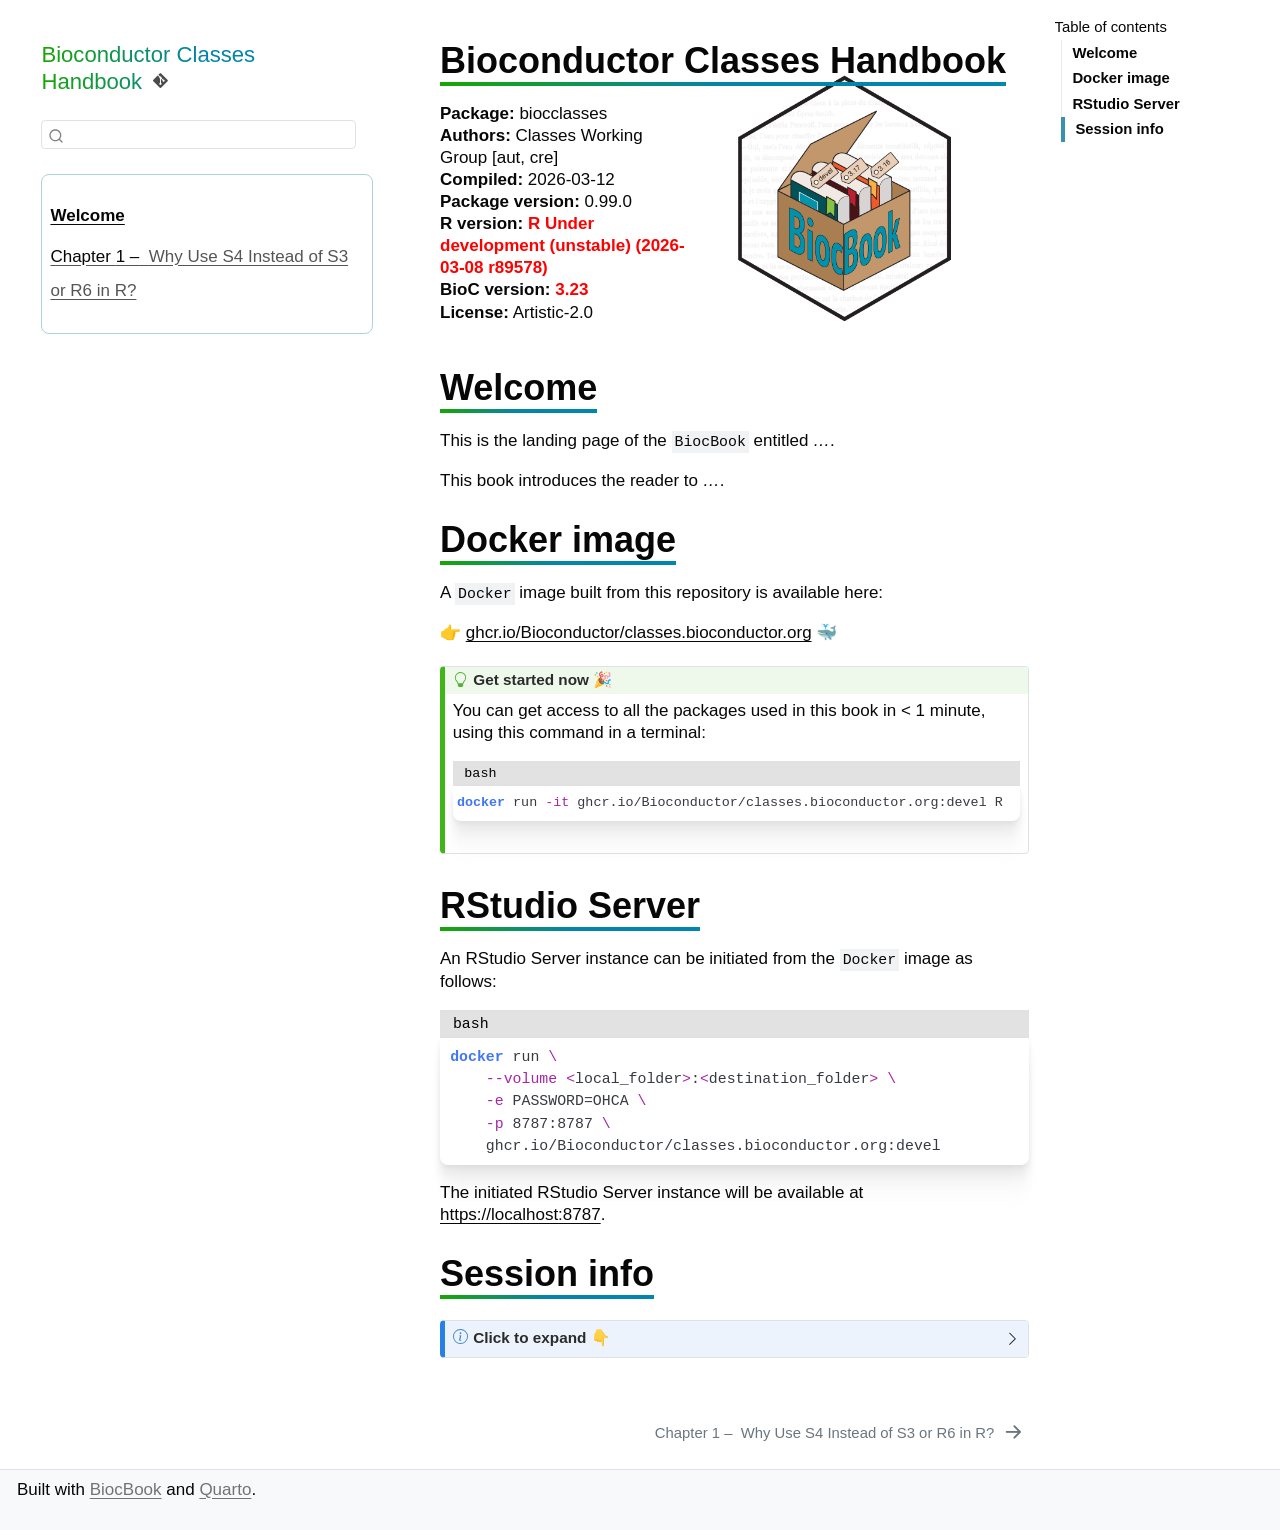
==== docs/devel/index.html @ 96ac9c18 "Deploying to gh-pages from @ Bioconductor/classes.bioconductor.org@5de779af84efc9fb435e27cf001caa7e3" ====
<!DOCTYPE html>
<html xmlns="http://www.w3.org/1999/xhtml" lang="en" xml:lang="en"><head>
<meta http-equiv="Content-Type" content="text/html; charset=UTF-8">
<meta charset="utf-8">
<meta name="generator" content="quarto-1.8.25">
<meta name="viewport" content="width=device-width, initial-scale=1.0, user-scalable=yes">
<title>Bioconductor Classes Handbook</title>
<style>
code{white-space: pre-wrap;}
span.smallcaps{font-variant: small-caps;}
div.columns{display: flex; gap: min(4vw, 1.5em);}
div.column{flex: auto; overflow-x: auto;}
div.hanging-indent{margin-left: 1.5em; text-indent: -1.5em;}
ul.task-list{list-style: none;}
ul.task-list li input[type="checkbox"] {
  width: 0.8em;
  margin: 0 0.8em 0.2em -1em; /* quarto-specific, see https://github.com/quarto-dev/quarto-cli/issues/4556 */ 
  vertical-align: middle;
}
/* CSS for syntax highlighting */
html { -webkit-text-size-adjust: 100%; }
pre > code.sourceCode { white-space: pre; position: relative; }
pre > code.sourceCode > span { display: inline-block; line-height: 1.25; }
pre > code.sourceCode > span:empty { height: 1.2em; }
.sourceCode { overflow: visible; }
code.sourceCode > span { color: inherit; text-decoration: inherit; }
div.sourceCode { margin: 1em 0; }
pre.sourceCode { margin: 0; }
@media screen {
div.sourceCode { overflow: auto; }
}
@media print {
pre > code.sourceCode { white-space: pre-wrap; }
pre > code.sourceCode > span { text-indent: -5em; padding-left: 5em; }
}
pre.numberSource code
  { counter-reset: source-line 0; }
pre.numberSource code > span
  { position: relative; left: -4em; counter-increment: source-line; }
pre.numberSource code > span > a:first-child::before
  { content: counter(source-line);
    position: relative; left: -1em; text-align: right; vertical-align: baseline;
    border: none; display: inline-block;
    -webkit-touch-callout: none; -webkit-user-select: none;
    -khtml-user-select: none; -moz-user-select: none;
    -ms-user-select: none; user-select: none;
    padding: 0 4px; width: 4em;
  }
pre.numberSource { margin-left: 3em;  padding-left: 4px; }
div.sourceCode
  {   }
@media screen {
pre > code.sourceCode > span > a:first-child::before { text-decoration: underline; }
}
</style>

<script src="site_libs/quarto-nav/quarto-nav.js"></script>
<script src="site_libs/quarto-nav/headroom.min.js"></script>
<script src="site_libs/clipboard/clipboard.min.js"></script>
<script src="site_libs/quarto-search/autocomplete.umd.js"></script>
<script src="site_libs/quarto-search/fuse.min.js"></script>
<script src="site_libs/quarto-search/quarto-search.js"></script>
<meta name="quarto:offset" content="./">
<link href="./pages/introduction.html" rel="next">
<link href="./assets/favicon.png" rel="icon" type="image/png">
<script src="site_libs/quarto-html/quarto.js" type="module"></script>
<script src="site_libs/quarto-html/tabsets/tabsets.js" type="module"></script>
<script src="site_libs/quarto-html/axe/axe-check.js" type="module"></script>
<script src="site_libs/quarto-html/popper.min.js"></script>
<script src="site_libs/quarto-html/tippy.umd.min.js"></script>
<script src="site_libs/quarto-html/anchor.min.js"></script>
<link href="site_libs/quarto-html/tippy.css" rel="stylesheet">
<link href="site_libs/quarto-html/quarto-syntax-highlighting-a14e345711173c227b21482e2eb4cc70.css" rel="stylesheet" id="quarto-text-highlighting-styles">
<script src="site_libs/bootstrap/bootstrap.min.js"></script>
<link href="site_libs/bootstrap/bootstrap-icons.css" rel="stylesheet">
<link href="site_libs/bootstrap/bootstrap-72975a370f937b4a5d2fec5de0c9be45.min.css" rel="stylesheet" append-hash="true" id="quarto-bootstrap" data-mode="light"><script id="quarto-search-options" type="application/json">{
  "location": "sidebar",
  "copy-button": false,
  "collapse-after": 3,
  "panel-placement": "start",
  "type": "textbox",
  "limit": 50,
  "keyboard-shortcut": [
    "f",
    "/",
    "s"
  ],
  "show-item-context": false,
  "language": {
    "search-no-results-text": "No results",
    "search-matching-documents-text": "matching documents",
    "search-copy-link-title": "Copy link to search",
    "search-hide-matches-text": "Hide additional matches",
    "search-more-match-text": "more match in this document",
    "search-more-matches-text": "more matches in this document",
    "search-clear-button-title": "Clear",
    "search-text-placeholder": "",
    "search-detached-cancel-button-title": "Cancel",
    "search-submit-button-title": "Submit",
    "search-label": "Search"
  }
}</script>
</head>
<body class="nav-sidebar docked quarto-light">

<div id="quarto-search-results"></div>
  <header id="quarto-header" class="headroom fixed-top"><nav class="quarto-secondary-nav"><div class="container-fluid d-flex">
      <button type="button" class="quarto-btn-toggle btn" data-bs-toggle="collapse" role="button" data-bs-target=".quarto-sidebar-collapse-item" aria-controls="quarto-sidebar" aria-expanded="false" aria-label="Toggle sidebar navigation" onclick="if (window.quartoToggleHeadroom) { window.quartoToggleHeadroom(); }">
        <i class="bi bi-layout-text-sidebar-reverse"></i>
      </button>
        <nav class="quarto-page-breadcrumbs" aria-label="breadcrumb"><ol class="breadcrumb"><li class="breadcrumb-item"><a href="./index.html">Welcome</a></li></ol></nav>
        <a class="flex-grow-1" role="navigation" data-bs-toggle="collapse" data-bs-target=".quarto-sidebar-collapse-item" aria-controls="quarto-sidebar" aria-expanded="false" aria-label="Toggle sidebar navigation" onclick="if (window.quartoToggleHeadroom) { window.quartoToggleHeadroom(); }">      
        </a>
      <button type="button" class="btn quarto-search-button" aria-label="Search" onclick="window.quartoOpenSearch();">
        <i class="bi bi-search"></i>
      </button>
    </div>
  </nav></header><!-- content --><div id="quarto-content" class="quarto-container page-columns page-rows-contents page-layout-article">
<!-- sidebar -->
  <nav id="quarto-sidebar" class="sidebar collapse collapse-horizontal quarto-sidebar-collapse-item sidebar-navigation docked overflow-auto"><div class="pt-lg-2 mt-2 text-left sidebar-header sidebar-header-stacked">
      <a href="./index.html" class="sidebar-logo-link">
      </a>
    <div class="sidebar-title mb-0 py-0">
      <a href="./">Bioconductor Classes Handbook</a> 
        <div class="sidebar-tools-main">
    <div class="dropdown">
      <a href="" title="" id="quarto-navigation-tool-dropdown-0" class="quarto-navigation-tool dropdown-toggle px-1" data-bs-toggle="dropdown" aria-expanded="false" role="link" aria-label=""><i class="bi bi-git"></i></a>
      <ul class="dropdown-menu" aria-labelledby="quarto-navigation-tool-dropdown-0">
<li>
            <a class="dropdown-item sidebar-tools-main-item" href="https://github.com/Bioconductor/classes.bioconductor.org/">
            Source Code
            </a>
          </li>
          <li>
            <a class="dropdown-item sidebar-tools-main-item" href="https://Bioconductor.github.io/classes.bioconductor.org/devel/">
            Browse version `devel`
            </a>
          </li>
      </ul>
</div>
</div>
    </div>
      </div>
        <div class="mt-2 flex-shrink-0 align-items-center">
        <div class="sidebar-search">
        <div id="quarto-search" class="" title="Search"></div>
        </div>
        </div>
    <div class="sidebar-menu-container"> 
    <ul class="list-unstyled mt-1">
<li class="sidebar-item">
  <div class="sidebar-item-container"> 
  <a href="./index.html" class="sidebar-item-text sidebar-link active">
 <span class="menu-text">Welcome</span></a>
  </div>
</li>
        <li class="sidebar-item">
  <div class="sidebar-item-container"> 
  <a href="./pages/introduction.html" class="sidebar-item-text sidebar-link">
 <span class="menu-text"><span class="chapter-number">1</span>&nbsp; <span class="chapter-title">Why Use S4 Instead of S3 or R6 in R?</span></span></a>
  </div>
</li>
    </ul>
</div>
</nav><div id="quarto-sidebar-glass" class="quarto-sidebar-collapse-item" data-bs-toggle="collapse" data-bs-target=".quarto-sidebar-collapse-item"></div>
<!-- margin-sidebar -->
    <div id="quarto-margin-sidebar" class="sidebar margin-sidebar">
        <nav id="TOC" role="doc-toc" class="toc-active"><h2 id="toc-title">Table of contents</h2>
   
  <ul>
<li><a href="#welcome" id="toc-welcome" class="nav-link active" data-scroll-target="#welcome">Welcome</a></li>
  <li><a href="#docker-image" id="toc-docker-image" class="nav-link" data-scroll-target="#docker-image">Docker image</a></li>
  <li><a href="#rstudio-server" id="toc-rstudio-server" class="nav-link" data-scroll-target="#rstudio-server">RStudio Server</a></li>
  <li><a href="#session-info" id="toc-session-info" class="nav-link" data-scroll-target="#session-info">Session info</a></li>
  </ul></nav>
    </div>
<!-- main -->
<main class="content" id="quarto-document-content"><header id="title-block-header" class="quarto-title-block default"><div class="quarto-title">
<h1 class="title">Bioconductor Classes Handbook</h1>
</div>



<div class="quarto-title-meta">

    
  
    
  </div>
  


</header><p><img src="assets/cover.png" title="Bioconductor Classes Handbook" class="quarto-cover-image nolightbox img-fluid"></p>
<p><strong>Package:</strong> biocclasses<br><strong>Authors:</strong> Classes Working Group [aut, cre]<br><strong>Compiled:</strong> 2026-03-12<br><strong>Package version:</strong> 0.99.0<br><strong>R version:</strong> <b style="color:red;">R Under development (unstable) (2026-03-08 r89578)</b><br><strong>BioC version:</strong> <b style="color:red;">3.23</b><br><strong>License:</strong> Artistic-2.0<br></p>
<section id="welcome" class="level1 unnumbered"><h1 class="unnumbered">Welcome</h1>
<p>This is the landing page of the <code>BiocBook</code> entitled <em>…</em>.</p>
<p>This book introduces the reader to <em>…</em>.</p>
</section><section id="docker-image" class="level1 unnumbered"><h1 class="unnumbered">Docker image</h1>
<p>A <code>Docker</code> image built from this repository is available here:</p>
<p>👉 <a href="https://ghcr.io/Bioconductor/classes.bioconductor.org">ghcr.io/Bioconductor/classes.bioconductor.org</a> 🐳</p>
<div class="callout callout-style-default callout-tip callout-titled">
<div class="callout-header d-flex align-content-center">
<div class="callout-icon-container">
<i class="callout-icon"></i>
</div>
<div class="callout-title-container flex-fill">
<span class="screen-reader-only">Tip</span>Get started now 🎉
</div>
</div>
<div class="callout-body-container callout-body">
<p>You can get access to all the packages used in this book in &lt; 1 minute, using this command in a terminal:</p>
<div class="cell" data-layout-align="center">
<div class="code-with-filename">
<div class="code-with-filename-file">
<pre><strong>bash</strong></pre>
</div>
<div class="code-copy-outer-scaffold"><div class="sourceCode cell-code" id="cb1"><pre class="sourceCode sh code-with-copy"><code class="sourceCode bash"><span id="cb1-1"><a href="#cb1-1" aria-hidden="true" tabindex="-1"></a><span class="ex">docker</span> run <span class="at">-it</span> ghcr.io/Bioconductor/classes.bioconductor.org:devel R</span></code></pre></div><button title="Copy to Clipboard" class="code-copy-button"><i class="bi"></i></button></div>
</div>
</div>
</div>
</div>
</section><section id="rstudio-server" class="level1 unnumbered"><h1 class="unnumbered">RStudio Server</h1>
<p>An RStudio Server instance can be initiated from the <code>Docker</code> image as follows:</p>
<div class="cell" data-layout-align="center">
<div class="code-with-filename">
<div class="code-with-filename-file">
<pre><strong>bash</strong></pre>
</div>
<div class="code-copy-outer-scaffold"><div class="sourceCode cell-code" id="cb2"><pre class="sourceCode sh code-with-copy"><code class="sourceCode bash"><span id="cb2-1"><a href="#cb2-1" aria-hidden="true" tabindex="-1"></a><span class="ex">docker</span> run <span class="dt">\</span></span>
<span id="cb2-2"><a href="#cb2-2" aria-hidden="true" tabindex="-1"></a>    <span class="at">--volume</span> <span class="op">&lt;</span>local_folder<span class="op">&gt;</span>:<span class="op">&lt;</span>destination_folder<span class="op">&gt;</span> <span class="dt">\</span></span>
<span id="cb2-3"><a href="#cb2-3" aria-hidden="true" tabindex="-1"></a>    <span class="at">-e</span> PASSWORD=OHCA <span class="dt">\</span></span>
<span id="cb2-4"><a href="#cb2-4" aria-hidden="true" tabindex="-1"></a>    <span class="at">-p</span> 8787:8787 <span class="dt">\</span></span>
<span id="cb2-5"><a href="#cb2-5" aria-hidden="true" tabindex="-1"></a>    ghcr.io/Bioconductor/classes.bioconductor.org:devel</span></code></pre></div><button title="Copy to Clipboard" class="code-copy-button"><i class="bi"></i></button></div>
</div>
</div>
<p>The initiated RStudio Server instance will be available at <a href="https://localhost:8787">https://localhost:8787</a>.</p>
<!-- 
# System dependencies and conda 

A pre-configured `micromamba` environment called `BiocBook` is available 
once the Docker image is loaded. It provides all the softwares listed in 
`requirements.yml`. 


::: {.cell layout-align="center" filename='bash'}

```{.sh .cell-code}
docker run -it ghcr.io/Bioconductor/classes.bioconductor.org:devel bash
micromamba activate BiocBook
```
:::

-->
</section><section id="session-info" class="level1 unnumbered"><h1 class="unnumbered">Session info</h1>
<div class="callout callout-style-default callout-note callout-titled">
<div class="callout-header d-flex align-content-center collapsed" data-bs-toggle="collapse" data-bs-target=".callout-2-contents" aria-controls="callout-2" aria-expanded="false" aria-label="Toggle callout">
<div class="callout-icon-container">
<i class="callout-icon"></i>
</div>
<div class="callout-title-container flex-fill">
<span class="screen-reader-only">Note</span>Click to expand 👇
</div>
<div class="callout-btn-toggle d-inline-block border-0 py-1 ps-1 pe-0 float-end"><i class="callout-toggle"></i></div>
</div>
<div id="callout-2" class="callout-2-contents callout-collapse collapse">
<div class="callout-body-container callout-body">
<div class="cell" data-layout-align="center">
<div class="code-copy-outer-scaffold"><div class="sourceCode" id="cb3"><pre class="downlit sourceCode r code-with-copy"><code class="sourceCode R"><span><span class="fu">sessioninfo</span><span class="fu">::</span><span class="fu"><a href="https://sessioninfo.r-lib.org/reference/session_info.html">session_info</a></span><span class="op">(</span></span>
<span>    <span class="fu"><a href="https://rdrr.io/r/utils/installed.packages.html">installed.packages</a></span><span class="op">(</span><span class="op">)</span><span class="op">[</span>,<span class="st">"Package"</span><span class="op">]</span>, </span>
<span>    include_base <span class="op">=</span> <span class="cn">TRUE</span></span>
<span><span class="op">)</span></span>
<span><span class="co">##  ─ Session info ────────────────────────────────────────────────────────────</span></span>
<span><span class="co">##   setting  value</span></span>
<span><span class="co">##   version  R Under development (unstable) (2026-03-08 r89578)</span></span>
<span><span class="co">##   os       Ubuntu 24.04.4 LTS</span></span>
<span><span class="co">##   system   x86_64, linux-gnu</span></span>
<span><span class="co">##   ui       X11</span></span>
<span><span class="co">##   language (EN)</span></span>
<span><span class="co">##   collate  C</span></span>
<span><span class="co">##   ctype    en_US.UTF-8</span></span>
<span><span class="co">##   tz       Etc/UTC</span></span>
<span><span class="co">##   date     2026-03-12</span></span>
<span><span class="co">##   pandoc   3.9 @ /usr/bin/ (via rmarkdown)</span></span>
<span><span class="co">##   quarto   1.8.25 @ /usr/local/bin/quarto</span></span>
<span><span class="co">##  </span></span>
<span><span class="co">##  ─ Packages ────────────────────────────────────────────────────────────────</span></span>
<span><span class="co">##   package        * version date (UTC) lib source</span></span>
<span><span class="co">##   askpass          1.2.1   2024-10-04 [2] CRAN (R 4.6.0)</span></span>
<span><span class="co">##   base           * 4.6.0   2026-03-09 [3] local</span></span>
<span><span class="co">##   base64enc        0.1-6   2026-02-02 [2] CRAN (R 4.6.0)</span></span>
<span><span class="co">##   biocclasses      0.99.0  2026-03-12 [1] local</span></span>
<span><span class="co">##   BiocManager      1.30.27 2025-11-14 [2] CRAN (R 4.6.0)</span></span>
<span><span class="co">##   BiocStyle        2.39.0  2025-10-30 [2] Bioconductor 3.23 (R 4.6.0)</span></span>
<span><span class="co">##   BiocVersion      3.23.1  2025-10-30 [2] Bioconductor 3.23 (R 4.6.0)</span></span>
<span><span class="co">##   bookdown         0.46    2025-12-05 [2] CRAN (R 4.6.0)</span></span>
<span><span class="co">##   boot             1.3-32  2025-08-29 [3] CRAN (R 4.6.0)</span></span>
<span><span class="co">##   brew             1.0-10  2023-12-16 [2] CRAN (R 4.6.0)</span></span>
<span><span class="co">##   brio             1.1.5   2024-04-24 [2] CRAN (R 4.6.0)</span></span>
<span><span class="co">##   bslib            0.10.0  2026-01-26 [2] CRAN (R 4.6.0)</span></span>
<span><span class="co">##   cachem           1.1.0   2024-05-16 [2] CRAN (R 4.6.0)</span></span>
<span><span class="co">##   callr            3.7.6   2024-03-25 [2] CRAN (R 4.6.0)</span></span>
<span><span class="co">##   class            7.3-23  2025-01-01 [3] CRAN (R 4.6.0)</span></span>
<span><span class="co">##   cli              3.6.5   2025-04-23 [2] CRAN (R 4.6.0)</span></span>
<span><span class="co">##   clipr            0.8.0   2022-02-22 [2] CRAN (R 4.6.0)</span></span>
<span><span class="co">##   cluster          2.1.8.2 2026-02-05 [3] CRAN (R 4.6.0)</span></span>
<span><span class="co">##   codetools        0.2-20  2024-03-31 [3] CRAN (R 4.6.0)</span></span>
<span><span class="co">##   commonmark       2.0.0   2025-07-07 [2] CRAN (R 4.6.0)</span></span>
<span><span class="co">##   compiler         4.6.0   2026-03-09 [3] local</span></span>
<span><span class="co">##   cpp11            0.5.3   2026-01-20 [2] CRAN (R 4.6.0)</span></span>
<span><span class="co">##   crayon           1.5.3   2024-06-20 [2] CRAN (R 4.6.0)</span></span>
<span><span class="co">##   credentials      2.0.3   2025-09-12 [2] CRAN (R 4.6.0)</span></span>
<span><span class="co">##   curl             7.0.0   2025-08-19 [2] CRAN (R 4.6.0)</span></span>
<span><span class="co">##   datasets       * 4.6.0   2026-03-09 [3] local</span></span>
<span><span class="co">##   desc             1.4.3   2023-12-10 [2] CRAN (R 4.6.0)</span></span>
<span><span class="co">##   devtools         2.4.6   2025-10-03 [2] CRAN (R 4.6.0)</span></span>
<span><span class="co">##   diffobj          0.3.6   2025-04-21 [2] CRAN (R 4.6.0)</span></span>
<span><span class="co">##   digest           0.6.39  2025-11-19 [2] CRAN (R 4.6.0)</span></span>
<span><span class="co">##   docopt           0.7.2   2025-03-25 [2] CRAN (R 4.6.0)</span></span>
<span><span class="co">##   downlit          0.4.5   2025-11-14 [2] CRAN (R 4.6.0)</span></span>
<span><span class="co">##   ellipsis         0.3.2   2021-04-29 [2] CRAN (R 4.6.0)</span></span>
<span><span class="co">##   evaluate         1.0.5   2025-08-27 [2] CRAN (R 4.6.0)</span></span>
<span><span class="co">##   fansi            1.0.7   2025-11-19 [2] CRAN (R 4.6.0)</span></span>
<span><span class="co">##   fastmap          1.2.0   2024-05-15 [2] CRAN (R 4.6.0)</span></span>
<span><span class="co">##   fontawesome      0.5.3   2024-11-16 [2] CRAN (R 4.6.0)</span></span>
<span><span class="co">##   foreign          0.8-91  2026-01-29 [3] CRAN (R 4.6.0)</span></span>
<span><span class="co">##   fs               1.6.7   2026-03-06 [2] CRAN (R 4.6.0)</span></span>
<span><span class="co">##   gert             2.3.1   2026-01-11 [2] CRAN (R 4.6.0)</span></span>
<span><span class="co">##   gh               1.5.0   2025-05-26 [2] CRAN (R 4.6.0)</span></span>
<span><span class="co">##   gitcreds         0.1.2   2022-09-08 [2] CRAN (R 4.6.0)</span></span>
<span><span class="co">##   glue             1.8.0   2024-09-30 [2] CRAN (R 4.6.0)</span></span>
<span><span class="co">##   graphics       * 4.6.0   2026-03-09 [3] local</span></span>
<span><span class="co">##   grDevices      * 4.6.0   2026-03-09 [3] local</span></span>
<span><span class="co">##   grid             4.6.0   2026-03-09 [3] local</span></span>
<span><span class="co">##   highr            0.12    2026-03-06 [2] CRAN (R 4.6.0)</span></span>
<span><span class="co">##   htmltools        0.5.9   2025-12-04 [2] CRAN (R 4.6.0)</span></span>
<span><span class="co">##   htmlwidgets      1.6.4   2023-12-06 [2] CRAN (R 4.6.0)</span></span>
<span><span class="co">##   httpuv           1.6.16  2025-04-16 [2] CRAN (R 4.6.0)</span></span>
<span><span class="co">##   httr2            1.2.2   2025-12-08 [2] CRAN (R 4.6.0)</span></span>
<span><span class="co">##   ini              0.3.1   2018-05-20 [2] CRAN (R 4.6.0)</span></span>
<span><span class="co">##   jquerylib        0.1.4   2021-04-26 [2] CRAN (R 4.6.0)</span></span>
<span><span class="co">##   jsonlite         2.0.0   2025-03-27 [2] CRAN (R 4.6.0)</span></span>
<span><span class="co">##   KernSmooth       2.23-26 2025-01-01 [3] CRAN (R 4.6.0)</span></span>
<span><span class="co">##   knitr            1.51    2025-12-20 [2] CRAN (R 4.6.0)</span></span>
<span><span class="co">##   later            1.4.8   2026-03-05 [2] CRAN (R 4.6.0)</span></span>
<span><span class="co">##   lattice          0.22-9  2026-02-09 [3] CRAN (R 4.6.0)</span></span>
<span><span class="co">##   lifecycle        1.0.5   2026-01-08 [2] CRAN (R 4.6.0)</span></span>
<span><span class="co">##   littler          0.3.22  2026-02-04 [2] CRAN (R 4.6.0)</span></span>
<span><span class="co">##   magrittr         2.0.4   2025-09-12 [2] CRAN (R 4.6.0)</span></span>
<span><span class="co">##   MASS             7.3-65  2025-02-28 [3] CRAN (R 4.6.0)</span></span>
<span><span class="co">##   Matrix           1.7-4   2025-08-28 [3] CRAN (R 4.6.0)</span></span>
<span><span class="co">##   memoise          2.0.1   2021-11-26 [2] CRAN (R 4.6.0)</span></span>
<span><span class="co">##   methods        * 4.6.0   2026-03-09 [3] local</span></span>
<span><span class="co">##   mgcv             1.9-4   2025-11-07 [3] CRAN (R 4.6.0)</span></span>
<span><span class="co">##   mime             0.13    2025-03-17 [2] CRAN (R 4.6.0)</span></span>
<span><span class="co">##   miniUI           0.1.2   2025-04-17 [2] CRAN (R 4.6.0)</span></span>
<span><span class="co">##   nlme             3.1-168 2025-03-31 [3] CRAN (R 4.6.0)</span></span>
<span><span class="co">##   nnet             7.3-20  2025-01-01 [3] CRAN (R 4.6.0)</span></span>
<span><span class="co">##   openssl          2.3.5   2026-02-26 [2] CRAN (R 4.6.0)</span></span>
<span><span class="co">##   otel             0.2.0   2025-08-29 [2] CRAN (R 4.6.0)</span></span>
<span><span class="co">##   parallel         4.6.0   2026-03-09 [3] local</span></span>
<span><span class="co">##   pillar           1.11.1  2025-09-17 [2] CRAN (R 4.6.0)</span></span>
<span><span class="co">##   pkgbuild         1.4.8   2025-05-26 [2] CRAN (R 4.6.0)</span></span>
<span><span class="co">##   pkgconfig        2.0.3   2019-09-22 [2] CRAN (R 4.6.0)</span></span>
<span><span class="co">##   pkgdown          2.2.0   2025-11-06 [2] CRAN (R 4.6.0)</span></span>
<span><span class="co">##   pkgload          1.5.0   2026-02-03 [2] CRAN (R 4.6.0)</span></span>
<span><span class="co">##   praise           1.0.0   2015-08-11 [2] CRAN (R 4.6.0)</span></span>
<span><span class="co">##   preprocessCore   1.73.0  2025-10-30 [2] Bioconductor 3.23 (R 4.6.0)</span></span>
<span><span class="co">##   prettyunits      1.2.0   2023-09-24 [2] CRAN (R 4.6.0)</span></span>
<span><span class="co">##   processx         3.8.6   2025-02-21 [2] CRAN (R 4.6.0)</span></span>
<span><span class="co">##   profvis          0.4.0   2024-09-20 [2] CRAN (R 4.6.0)</span></span>
<span><span class="co">##   promises         1.5.0   2025-11-01 [2] CRAN (R 4.6.0)</span></span>
<span><span class="co">##   ps               1.9.1   2025-04-12 [2] CRAN (R 4.6.0)</span></span>
<span><span class="co">##   purrr            1.2.1   2026-01-09 [2] CRAN (R 4.6.0)</span></span>
<span><span class="co">##   R6               2.6.1   2025-02-15 [2] CRAN (R 4.6.0)</span></span>
<span><span class="co">##   ragg             1.5.1   2026-03-06 [2] CRAN (R 4.6.0)</span></span>
<span><span class="co">##   rappdirs         0.3.4   2026-01-17 [2] CRAN (R 4.6.0)</span></span>
<span><span class="co">##   rcmdcheck        1.4.0   2021-09-27 [2] CRAN (R 4.6.0)</span></span>
<span><span class="co">##   Rcpp             1.1.1   2026-01-10 [2] CRAN (R 4.6.0)</span></span>
<span><span class="co">##   remotes          2.5.0   2024-03-17 [2] CRAN (R 4.6.0)</span></span>
<span><span class="co">##   rlang            1.1.7   2026-01-09 [2] CRAN (R 4.6.0)</span></span>
<span><span class="co">##   rmarkdown        2.30    2025-09-28 [2] CRAN (R 4.6.0)</span></span>
<span><span class="co">##   roxygen2         7.3.3   2025-09-03 [2] CRAN (R 4.6.0)</span></span>
<span><span class="co">##   rpart            4.1.24  2025-01-07 [3] CRAN (R 4.6.0)</span></span>
<span><span class="co">##   rprojroot        2.1.1   2025-08-26 [2] CRAN (R 4.6.0)</span></span>
<span><span class="co">##   rstudioapi       0.18.0  2026-01-16 [2] CRAN (R 4.6.0)</span></span>
<span><span class="co">##   rversions        3.0.0   2025-10-09 [2] CRAN (R 4.6.0)</span></span>
<span><span class="co">##   sass             0.4.10  2025-04-11 [2] CRAN (R 4.6.0)</span></span>
<span><span class="co">##   sessioninfo      1.2.3   2025-02-05 [2] CRAN (R 4.6.0)</span></span>
<span><span class="co">##   shiny            1.13.0  2026-02-20 [2] CRAN (R 4.6.0)</span></span>
<span><span class="co">##   sourcetools      0.1.7-1 2023-02-01 [2] CRAN (R 4.6.0)</span></span>
<span><span class="co">##   spatial          7.3-18  2025-01-01 [3] CRAN (R 4.6.0)</span></span>
<span><span class="co">##   splines          4.6.0   2026-03-09 [3] local</span></span>
<span><span class="co">##   stats          * 4.6.0   2026-03-09 [3] local</span></span>
<span><span class="co">##   stats4           4.6.0   2026-03-09 [3] local</span></span>
<span><span class="co">##   stringi          1.8.7   2025-03-27 [2] CRAN (R 4.6.0)</span></span>
<span><span class="co">##   stringr          1.6.0   2025-11-04 [2] CRAN (R 4.6.0)</span></span>
<span><span class="co">##   survival         3.8-6   2026-01-16 [3] CRAN (R 4.6.0)</span></span>
<span><span class="co">##   sys              3.4.3   2024-10-04 [2] CRAN (R 4.6.0)</span></span>
<span><span class="co">##   systemfonts      1.3.2   2026-03-05 [2] CRAN (R 4.6.0)</span></span>
<span><span class="co">##   tcltk            4.6.0   2026-03-09 [3] local</span></span>
<span><span class="co">##   testthat         3.3.2   2026-01-11 [2] CRAN (R 4.6.0)</span></span>
<span><span class="co">##   textshaping      1.0.5   2026-03-06 [2] CRAN (R 4.6.0)</span></span>
<span><span class="co">##   tibble           3.3.1   2026-01-11 [2] CRAN (R 4.6.0)</span></span>
<span><span class="co">##   tinytex          0.58    2025-11-19 [2] CRAN (R 4.6.0)</span></span>
<span><span class="co">##   tools            4.6.0   2026-03-09 [3] local</span></span>
<span><span class="co">##   urlchecker       1.0.1   2021-11-30 [2] CRAN (R 4.6.0)</span></span>
<span><span class="co">##   usethis          3.2.1   2025-09-06 [2] CRAN (R 4.6.0)</span></span>
<span><span class="co">##   utf8             1.2.6   2025-06-08 [2] CRAN (R 4.6.0)</span></span>
<span><span class="co">##   utils          * 4.6.0   2026-03-09 [3] local</span></span>
<span><span class="co">##   vctrs            0.7.1   2026-01-23 [2] CRAN (R 4.6.0)</span></span>
<span><span class="co">##   waldo            0.6.2   2025-07-11 [2] CRAN (R 4.6.0)</span></span>
<span><span class="co">##   whisker          0.4.1   2022-12-05 [2] CRAN (R 4.6.0)</span></span>
<span><span class="co">##   withr            3.0.2   2024-10-28 [2] CRAN (R 4.6.0)</span></span>
<span><span class="co">##   xfun             0.56    2026-01-18 [2] CRAN (R 4.6.0)</span></span>
<span><span class="co">##   xml2             1.5.2   2026-01-17 [2] CRAN (R 4.6.0)</span></span>
<span><span class="co">##   xopen            1.0.1   2024-04-25 [2] CRAN (R 4.6.0)</span></span>
<span><span class="co">##   xtable           1.8-8   2026-02-22 [2] CRAN (R 4.6.0)</span></span>
<span><span class="co">##   yaml             2.3.12  2025-12-10 [2] CRAN (R 4.6.0)</span></span>
<span><span class="co">##   zip              2.3.3   2025-05-13 [2] CRAN (R 4.6.0)</span></span>
<span><span class="co">##  </span></span>
<span><span class="co">##   [1] /tmp/RtmpEmQxbw/Rinst8b5beb86a7</span></span>
<span><span class="co">##   [2] /usr/local/lib/R/site-library</span></span>
<span><span class="co">##   [3] /usr/local/lib/R/library</span></span>
<span><span class="co">##   * ── Packages attached to the search path.</span></span>
<span><span class="co">##  </span></span>
<span><span class="co">##  ───────────────────────────────────────────────────────────────────────────</span></span></code></pre></div><button title="Copy to Clipboard" class="code-copy-button"><i class="bi"></i></button></div>
</div>
</div>
</div>
</div>


</section><a onclick="window.scrollTo(0, 0); return false;" role="button" id="quarto-back-to-top"><i class="bi bi-arrow-up"></i> Back to top</a></main><!-- /main --><script id="quarto-html-after-body" type="application/javascript">
  window.document.addEventListener("DOMContentLoaded", function (event) {
    const icon = "";
    const anchorJS = new window.AnchorJS();
    anchorJS.options = {
      placement: 'right',
      icon: icon
    };
    anchorJS.add('.anchored');
    const isCodeAnnotation = (el) => {
      for (const clz of el.classList) {
        if (clz.startsWith('code-annotation-')) {                     
          return true;
        }
      }
      return false;
    }
    const onCopySuccess = function(e) {
      // button target
      const button = e.trigger;
      // don't keep focus
      button.blur();
      // flash "checked"
      button.classList.add('code-copy-button-checked');
      var currentTitle = button.getAttribute("title");
      button.setAttribute("title", "Copied!");
      let tooltip;
      if (window.bootstrap) {
        button.setAttribute("data-bs-toggle", "tooltip");
        button.setAttribute("data-bs-placement", "left");
        button.setAttribute("data-bs-title", "Copied!");
        tooltip = new bootstrap.Tooltip(button, 
          { trigger: "manual", 
            customClass: "code-copy-button-tooltip",
            offset: [0, -8]});
        tooltip.show();    
      }
      setTimeout(function() {
        if (tooltip) {
          tooltip.hide();
          button.removeAttribute("data-bs-title");
          button.removeAttribute("data-bs-toggle");
          button.removeAttribute("data-bs-placement");
        }
        button.setAttribute("title", currentTitle);
        button.classList.remove('code-copy-button-checked');
      }, 1000);
      // clear code selection
      e.clearSelection();
    }
    const getTextToCopy = function(trigger) {
      const outerScaffold = trigger.parentElement.cloneNode(true);
      const codeEl = outerScaffold.querySelector('code');
      for (const childEl of codeEl.children) {
        if (isCodeAnnotation(childEl)) {
          childEl.remove();
        }
      }
      return codeEl.innerText;
    }
    const clipboard = new window.ClipboardJS('.code-copy-button:not([data-in-quarto-modal])', {
      text: getTextToCopy
    });
    clipboard.on('success', onCopySuccess);
    if (window.document.getElementById('quarto-embedded-source-code-modal')) {
      const clipboardModal = new window.ClipboardJS('.code-copy-button[data-in-quarto-modal]', {
        text: getTextToCopy,
        container: window.document.getElementById('quarto-embedded-source-code-modal')
      });
      clipboardModal.on('success', onCopySuccess);
    }
      var localhostRegex = new RegExp(/^(?:http|https):\/\/localhost\:?[0-9]*\//);
      var mailtoRegex = new RegExp(/^mailto:/);
        var filterRegex = new RegExp('/' + window.location.host + '/');
      var isInternal = (href) => {
          return filterRegex.test(href) || localhostRegex.test(href) || mailtoRegex.test(href);
      }
      // Inspect non-navigation links and adorn them if external
     var links = window.document.querySelectorAll('a[href]:not(.nav-link):not(.navbar-brand):not(.toc-action):not(.sidebar-link):not(.sidebar-item-toggle):not(.pagination-link):not(.no-external):not([aria-hidden]):not(.dropdown-item):not(.quarto-navigation-tool):not(.about-link)');
      for (var i=0; i<links.length; i++) {
        const link = links[i];
        if (!isInternal(link.href)) {
          // undo the damage that might have been done by quarto-nav.js in the case of
          // links that we want to consider external
          if (link.dataset.originalHref !== undefined) {
            link.href = link.dataset.originalHref;
          }
        }
      }
    function tippyHover(el, contentFn, onTriggerFn, onUntriggerFn) {
      const config = {
        allowHTML: true,
        maxWidth: 500,
        delay: 100,
        arrow: false,
        appendTo: function(el) {
            return el.parentElement;
        },
        interactive: true,
        interactiveBorder: 10,
        theme: 'quarto',
        placement: 'bottom-start',
      };
      if (contentFn) {
        config.content = contentFn;
      }
      if (onTriggerFn) {
        config.onTrigger = onTriggerFn;
      }
      if (onUntriggerFn) {
        config.onUntrigger = onUntriggerFn;
      }
      window.tippy(el, config); 
    }
    const noterefs = window.document.querySelectorAll('a[role="doc-noteref"]');
    for (var i=0; i<noterefs.length; i++) {
      const ref = noterefs[i];
      tippyHover(ref, function() {
        // use id or data attribute instead here
        let href = ref.getAttribute('data-footnote-href') || ref.getAttribute('href');
        try { href = new URL(href).hash; } catch {}
        const id = href.replace(/^#\/?/, "");
        const note = window.document.getElementById(id);
        if (note) {
          return note.innerHTML;
        } else {
          return "";
        }
      });
    }
    const xrefs = window.document.querySelectorAll('a.quarto-xref');
    const processXRef = (id, note) => {
      // Strip column container classes
      const stripColumnClz = (el) => {
        el.classList.remove("page-full", "page-columns");
        if (el.children) {
          for (const child of el.children) {
            stripColumnClz(child);
          }
        }
      }
      stripColumnClz(note)
      if (id === null || id.startsWith('sec-')) {
        // Special case sections, only their first couple elements
        const container = document.createElement("div");
        if (note.children && note.children.length > 2) {
          container.appendChild(note.children[0].cloneNode(true));
          for (let i = 1; i < note.children.length; i++) {
            const child = note.children[i];
            if (child.tagName === "P" && child.innerText === "") {
              continue;
            } else {
              container.appendChild(child.cloneNode(true));
              break;
            }
          }
          if (window.Quarto?.typesetMath) {
            window.Quarto.typesetMath(container);
          }
          return container.innerHTML
        } else {
          if (window.Quarto?.typesetMath) {
            window.Quarto.typesetMath(note);
          }
          return note.innerHTML;
        }
      } else {
        // Remove any anchor links if they are present
        const anchorLink = note.querySelector('a.anchorjs-link');
        if (anchorLink) {
          anchorLink.remove();
        }
        if (window.Quarto?.typesetMath) {
          window.Quarto.typesetMath(note);
        }
        if (note.classList.contains("callout")) {
          return note.outerHTML;
        } else {
          return note.innerHTML;
        }
      }
    }
    for (var i=0; i<xrefs.length; i++) {
      const xref = xrefs[i];
      tippyHover(xref, undefined, function(instance) {
        instance.disable();
        let url = xref.getAttribute('href');
        let hash = undefined; 
        if (url.startsWith('#')) {
          hash = url;
        } else {
          try { hash = new URL(url).hash; } catch {}
        }
        if (hash) {
          const id = hash.replace(/^#\/?/, "");
          const note = window.document.getElementById(id);
          if (note !== null) {
            try {
              const html = processXRef(id, note.cloneNode(true));
              instance.setContent(html);
            } finally {
              instance.enable();
              instance.show();
            }
          } else {
            // See if we can fetch this
            fetch(url.split('#')[0])
            .then(res => res.text())
            .then(html => {
              const parser = new DOMParser();
              const htmlDoc = parser.parseFromString(html, "text/html");
              const note = htmlDoc.getElementById(id);
              if (note !== null) {
                const html = processXRef(id, note);
                instance.setContent(html);
              } 
            }).finally(() => {
              instance.enable();
              instance.show();
            });
          }
        } else {
          // See if we can fetch a full url (with no hash to target)
          // This is a special case and we should probably do some content thinning / targeting
          fetch(url)
          .then(res => res.text())
          .then(html => {
            const parser = new DOMParser();
            const htmlDoc = parser.parseFromString(html, "text/html");
            const note = htmlDoc.querySelector('main.content');
            if (note !== null) {
              // This should only happen for chapter cross references
              // (since there is no id in the URL)
              // remove the first header
              if (note.children.length > 0 && note.children[0].tagName === "HEADER") {
                note.children[0].remove();
              }
              const html = processXRef(null, note);
              instance.setContent(html);
            } 
          }).finally(() => {
            instance.enable();
            instance.show();
          });
        }
      }, function(instance) {
      });
    }
        let selectedAnnoteEl;
        const selectorForAnnotation = ( cell, annotation) => {
          let cellAttr = 'data-code-cell="' + cell + '"';
          let lineAttr = 'data-code-annotation="' +  annotation + '"';
          const selector = 'span[' + cellAttr + '][' + lineAttr + ']';
          return selector;
        }
        const selectCodeLines = (annoteEl) => {
          const doc = window.document;
          const targetCell = annoteEl.getAttribute("data-target-cell");
          const targetAnnotation = annoteEl.getAttribute("data-target-annotation");
          const annoteSpan = window.document.querySelector(selectorForAnnotation(targetCell, targetAnnotation));
          const lines = annoteSpan.getAttribute("data-code-lines").split(",");
          const lineIds = lines.map((line) => {
            return targetCell + "-" + line;
          })
          let top = null;
          let height = null;
          let parent = null;
          if (lineIds.length > 0) {
              //compute the position of the single el (top and bottom and make a div)
              const el = window.document.getElementById(lineIds[0]);
              top = el.offsetTop;
              height = el.offsetHeight;
              parent = el.parentElement.parentElement;
            if (lineIds.length > 1) {
              const lastEl = window.document.getElementById(lineIds[lineIds.length - 1]);
              const bottom = lastEl.offsetTop + lastEl.offsetHeight;
              height = bottom - top;
            }
            if (top !== null && height !== null && parent !== null) {
              // cook up a div (if necessary) and position it 
              let div = window.document.getElementById("code-annotation-line-highlight");
              if (div === null) {
                div = window.document.createElement("div");
                div.setAttribute("id", "code-annotation-line-highlight");
                div.style.position = 'absolute';
                parent.appendChild(div);
              }
              div.style.top = top - 2 + "px";
              div.style.height = height + 4 + "px";
              div.style.left = 0;
              let gutterDiv = window.document.getElementById("code-annotation-line-highlight-gutter");
              if (gutterDiv === null) {
                gutterDiv = window.document.createElement("div");
                gutterDiv.setAttribute("id", "code-annotation-line-highlight-gutter");
                gutterDiv.style.position = 'absolute';
                const codeCell = window.document.getElementById(targetCell);
                const gutter = codeCell.querySelector('.code-annotation-gutter');
                gutter.appendChild(gutterDiv);
              }
              gutterDiv.style.top = top - 2 + "px";
              gutterDiv.style.height = height + 4 + "px";
            }
            selectedAnnoteEl = annoteEl;
          }
        };
        const unselectCodeLines = () => {
          const elementsIds = ["code-annotation-line-highlight", "code-annotation-line-highlight-gutter"];
          elementsIds.forEach((elId) => {
            const div = window.document.getElementById(elId);
            if (div) {
              div.remove();
            }
          });
          selectedAnnoteEl = undefined;
        };
          // Handle positioning of the toggle
      window.addEventListener(
        "resize",
        throttle(() => {
          elRect = undefined;
          if (selectedAnnoteEl) {
            selectCodeLines(selectedAnnoteEl);
          }
        }, 10)
      );
      function throttle(fn, ms) {
      let throttle = false;
      let timer;
        return (...args) => {
          if(!throttle) { // first call gets through
              fn.apply(this, args);
              throttle = true;
          } else { // all the others get throttled
              if(timer) clearTimeout(timer); // cancel #2
              timer = setTimeout(() => {
                fn.apply(this, args);
                timer = throttle = false;
              }, ms);
          }
        };
      }
        // Attach click handler to the DT
        const annoteDls = window.document.querySelectorAll('dt[data-target-cell]');
        for (const annoteDlNode of annoteDls) {
          annoteDlNode.addEventListener('click', (event) => {
            const clickedEl = event.target;
            if (clickedEl !== selectedAnnoteEl) {
              unselectCodeLines();
              const activeEl = window.document.querySelector('dt[data-target-cell].code-annotation-active');
              if (activeEl) {
                activeEl.classList.remove('code-annotation-active');
              }
              selectCodeLines(clickedEl);
              clickedEl.classList.add('code-annotation-active');
            } else {
              // Unselect the line
              unselectCodeLines();
              clickedEl.classList.remove('code-annotation-active');
            }
          });
        }
    const findCites = (el) => {
      const parentEl = el.parentElement;
      if (parentEl) {
        const cites = parentEl.dataset.cites;
        if (cites) {
          return {
            el,
            cites: cites.split(' ')
          };
        } else {
          return findCites(el.parentElement)
        }
      } else {
        return undefined;
      }
    };
    var bibliorefs = window.document.querySelectorAll('a[role="doc-biblioref"]');
    for (var i=0; i<bibliorefs.length; i++) {
      const ref = bibliorefs[i];
      const citeInfo = findCites(ref);
      if (citeInfo) {
        tippyHover(citeInfo.el, function() {
          var popup = window.document.createElement('div');
          citeInfo.cites.forEach(function(cite) {
            var citeDiv = window.document.createElement('div');
            citeDiv.classList.add('hanging-indent');
            citeDiv.classList.add('csl-entry');
            var biblioDiv = window.document.getElementById('ref-' + cite);
            if (biblioDiv) {
              citeDiv.innerHTML = biblioDiv.innerHTML;
            }
            popup.appendChild(citeDiv);
          });
          return popup.innerHTML;
        });
      }
    }
  });
  </script><nav class="page-navigation"><div class="nav-page nav-page-previous">
  </div>
  <div class="nav-page nav-page-next">
      <a href="./pages/introduction.html" class="pagination-link" aria-label="Why Use S4 Instead of S3 or R6 in R?">
        <span class="nav-page-text"><span class="chapter-number">1</span>&nbsp; <span class="chapter-title">Why Use S4 Instead of S3 or R6 in R?</span></span> <i class="bi bi-arrow-right-short"></i>
      </a>
  </div>
</nav>
</div> <!-- /content -->
<footer class="footer"><div class="nav-footer">
    <div class="nav-footer-left">
<p>Built with <a href="https://github.com/js2264/BiocBook/">BiocBook</a> and <a href="https://quarto.org/">Quarto</a>.</p>
</div>   
    <div class="nav-footer-center">
      &nbsp;
    </div>
    <div class="nav-footer-right">
      &nbsp;
    </div>
  </div>
</footer>


</body></html>
---- docs/devel/site_libs/quarto-html/tippy.css ----
.tippy-box[data-animation=fade][data-state=hidden]{opacity:0}[data-tippy-root]{max-width:calc(100vw - 10px)}.tippy-box{position:relative;background-color:#333;color:#fff;border-radius:4px;font-size:14px;line-height:1.4;white-space:normal;outline:0;transition-property:transform,visibility,opacity}.tippy-box[data-placement^=top]>.tippy-arrow{bottom:0}.tippy-box[data-placement^=top]>.tippy-arrow:before{bottom:-7px;left:0;border-width:8px 8px 0;border-top-color:initial;transform-origin:center top}.tippy-box[data-placement^=bottom]>.tippy-arrow{top:0}.tippy-box[data-placement^=bottom]>.tippy-arrow:before{top:-7px;left:0;border-width:0 8px 8px;border-bottom-color:initial;transform-origin:center bottom}.tippy-box[data-placement^=left]>.tippy-arrow{right:0}.tippy-box[data-placement^=left]>.tippy-arrow:before{border-width:8px 0 8px 8px;border-left-color:initial;right:-7px;transform-origin:center left}.tippy-box[data-placement^=right]>.tippy-arrow{left:0}.tippy-box[data-placement^=right]>.tippy-arrow:before{left:-7px;border-width:8px 8px 8px 0;border-right-color:initial;transform-origin:center right}.tippy-box[data-inertia][data-state=visible]{transition-timing-function:cubic-bezier(.54,1.5,.38,1.11)}.tippy-arrow{width:16px;height:16px;color:#333}.tippy-arrow:before{content:"";position:absolute;border-color:transparent;border-style:solid}.tippy-content{position:relative;padding:5px 9px;z-index:1}
---- docs/devel/site_libs/quarto-html/quarto-syntax-highlighting-a14e345711173c227b21482e2eb4cc70.css ----
/* quarto syntax highlight colors */
:root {
  --quarto-hl-al-color: #95da4c;
  --quarto-hl-an-color: #50a14f;
  --quarto-hl-at-color: #a626a4;
  --quarto-hl-bn-color: #986801;
  --quarto-hl-bu-color: #a626a4;
  --quarto-hl-ch-color: #50a14f;
  --quarto-hl-co-color: #a0a1a7;
  --quarto-hl-cv-color: #e45649;
  --quarto-hl-cn-color: #986801;
  --quarto-hl-cf-color: #a626a4;
  --quarto-hl-dt-color: #a626a4;
  --quarto-hl-dv-color: #986801;
  --quarto-hl-do-color: #e45649;
  --quarto-hl-er-color: #f44747;
  --quarto-hl-ex-color: #4078f2;
  --quarto-hl-fl-color: #986801;
  --quarto-hl-fu-color: #4078f2;
  --quarto-hl-im-color: #50a14f;
  --quarto-hl-in-color: #c45b00;
  --quarto-hl-kw-color: #a626a4;
  --quarto-hl-op-color: #a626a4;
  --quarto-hl-pp-color: #a626a4;
  --quarto-hl-re-color: #2980b9;
  --quarto-hl-sc-color: #0184bc;
  --quarto-hl-ss-color: #da4453;
  --quarto-hl-st-color: #50a14f;
  --quarto-hl-va-color: #e45649;
  --quarto-hl-vs-color: #da4453;
  --quarto-hl-wa-color: #da4453;
}

/* other quarto variables */
:root {
  --quarto-font-monospace: SFMono-Regular, Menlo, Monaco, Consolas, "Liberation Mono", "Courier New", monospace;
}

/* syntax highlight based on Pandoc's rules */
pre > code.sourceCode > span {
  color: #383a42;
}

code.sourceCode > span {
  color: #383a42;
}

div.sourceCode,
div.sourceCode pre.sourceCode {
  color: #383a42;
}

/* Normal */
code span {
  color: #383a42;
}

/* Alert */
code span.al {
  background-color: #4d1f24;
  font-weight: bold;
  color: #95da4c;
}

/* Annotation */
code span.an {
  color: #50a14f;
}

/* Attribute */
code span.at {
  color: #a626a4;
}

/* BaseN */
code span.bn {
  color: #986801;
}

/* BuiltIn */
code span.bu {
  color: #a626a4;
}

/* ControlFlow */
code span.cf {
  color: #a626a4;
}

/* Char */
code span.ch {
  color: #50a14f;
}

/* Constant */
code span.cn {
  color: #986801;
}

/* Comment */
code span.co {
  font-style: italic;
  color: #a0a1a7;
}

/* CommentVar */
code span.cv {
  font-style: italic;
  color: #e45649;
}

/* Documentation */
code span.do {
  color: #e45649;
}

/* DataType */
code span.dt {
  color: #a626a4;
}

/* DecVal */
code span.dv {
  color: #986801;
}

/* Error */
code span.er {
  color: #f44747;
  text-decoration: underline;
}

/* Extension */
code span.ex {
  font-weight: bold;
  color: #4078f2;
}

/* Float */
code span.fl {
  color: #986801;
}

/* Function */
code span.fu {
  color: #4078f2;
}

/* Import */
code span.im {
  color: #50a14f;
}

/* Information */
code span.in {
  color: #c45b00;
}

/* Keyword */
code span.kw {
  color: #a626a4;
}

/* Operator */
code span.op {
  color: #a626a4;
}

/* Preprocessor */
code span.pp {
  color: #a626a4;
}

/* RegionMarker */
code span.re {
  background-color: #153042;
  color: #2980b9;
}

/* SpecialChar */
code span.sc {
  color: #0184bc;
}

/* SpecialString */
code span.ss {
  color: #da4453;
}

/* String */
code span.st {
  color: #50a14f;
}

/* Variable */
code span.va {
  color: #e45649;
}

/* VerbatimString */
code span.vs {
  color: #da4453;
}

/* Warning */
code span.wa {
  color: #da4453;
}

.prevent-inlining {
  content: "</";
}

/*# sourceMappingURL=d4550761a9ce602c44f47da7379ce521.css.map */
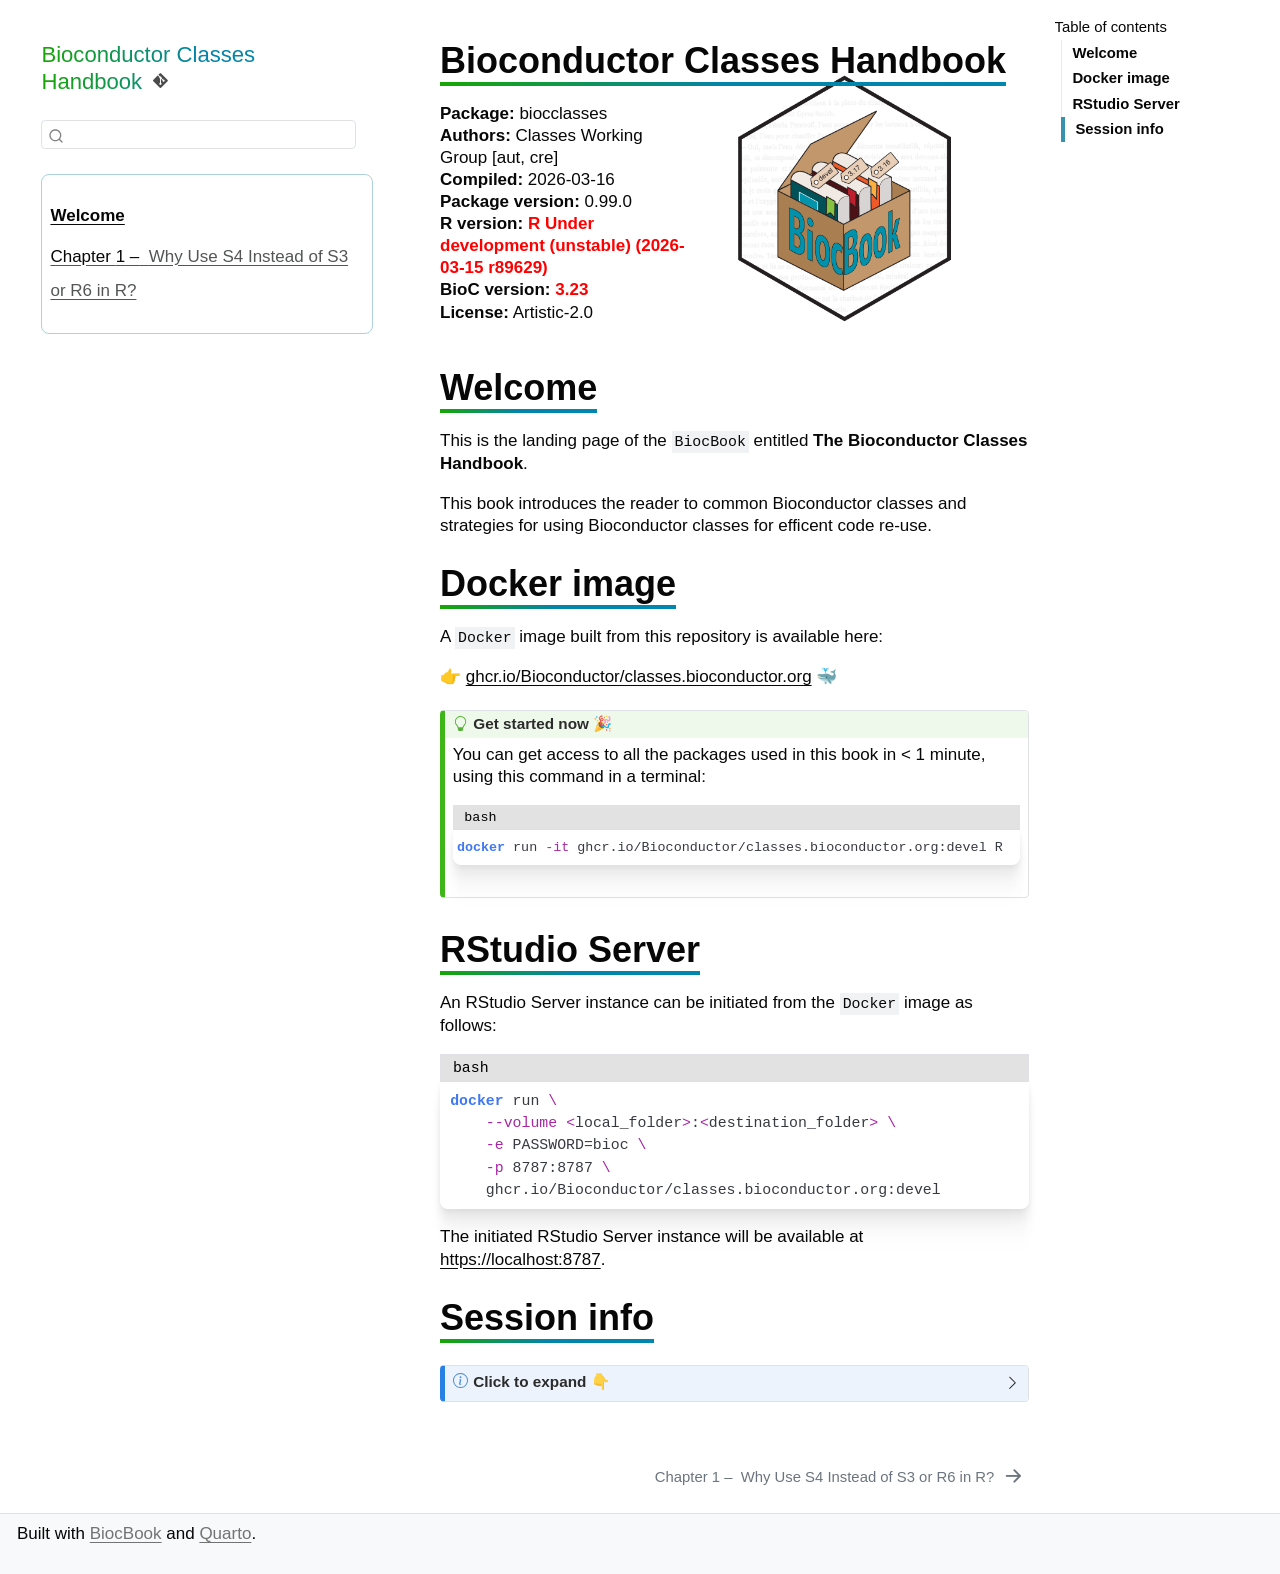
==== commit 64ac6512: "Deploying to gh-pages from @ Bioconductor/classes.bioconductor.org@728010fce2d74ca4161bf582050670ee0" ====
--- a/docs/devel/index.html
+++ b/docs/devel/index.html
@@ -191,10 +191,10 @@
 
 
 </header><p><img src="assets/cover.png" title="Bioconductor Classes Handbook" class="quarto-cover-image nolightbox img-fluid"></p>
-<p><strong>Package:</strong> biocclasses<br><strong>Authors:</strong> Classes Working Group [aut, cre]<br><strong>Compiled:</strong> 2026-03-12<br><strong>Package version:</strong> 0.99.0<br><strong>R version:</strong> <b style="color:red;">R Under development (unstable) (2026-03-08 r89578)</b><br><strong>BioC version:</strong> <b style="color:red;">3.23</b><br><strong>License:</strong> Artistic-2.0<br></p>
+<p><strong>Package:</strong> biocclasses<br><strong>Authors:</strong> Classes Working Group [aut, cre]<br><strong>Compiled:</strong> 2026-03-16<br><strong>Package version:</strong> 0.99.0<br><strong>R version:</strong> <b style="color:red;">R Under development (unstable) (2026-03-15 r89629)</b><br><strong>BioC version:</strong> <b style="color:red;">3.23</b><br><strong>License:</strong> Artistic-2.0<br></p>
 <section id="welcome" class="level1 unnumbered"><h1 class="unnumbered">Welcome</h1>
-<p>This is the landing page of the <code>BiocBook</code> entitled <em>…</em>.</p>
-<p>This book introduces the reader to <em>…</em>.</p>
+<p>This is the landing page of the <code>BiocBook</code> entitled <strong>The Bioconductor Classes Handbook</strong>.</p>
+<p>This book introduces the reader to common Bioconductor classes and strategies for using Bioconductor classes for efficent code re-use.</p>
 </section><section id="docker-image" class="level1 unnumbered"><h1 class="unnumbered">Docker image</h1>
 <p>A <code>Docker</code> image built from this repository is available here:</p>
 <p>👉 <a href="https://ghcr.io/Bioconductor/classes.bioconductor.org">ghcr.io/Bioconductor/classes.bioconductor.org</a> 🐳</p>
@@ -228,7 +228,7 @@
 </div>
 <div class="code-copy-outer-scaffold"><div class="sourceCode cell-code" id="cb2"><pre class="sourceCode sh code-with-copy"><code class="sourceCode bash"><span id="cb2-1"><a href="#cb2-1" aria-hidden="true" tabindex="-1"></a><span class="ex">docker</span> run <span class="dt">\</span></span>
 <span id="cb2-2"><a href="#cb2-2" aria-hidden="true" tabindex="-1"></a>    <span class="at">--volume</span> <span class="op">&lt;</span>local_folder<span class="op">&gt;</span>:<span class="op">&lt;</span>destination_folder<span class="op">&gt;</span> <span class="dt">\</span></span>
-<span id="cb2-3"><a href="#cb2-3" aria-hidden="true" tabindex="-1"></a>    <span class="at">-e</span> PASSWORD=OHCA <span class="dt">\</span></span>
+<span id="cb2-3"><a href="#cb2-3" aria-hidden="true" tabindex="-1"></a>    <span class="at">-e</span> PASSWORD=bioc <span class="dt">\</span></span>
 <span id="cb2-4"><a href="#cb2-4" aria-hidden="true" tabindex="-1"></a>    <span class="at">-p</span> 8787:8787 <span class="dt">\</span></span>
 <span id="cb2-5"><a href="#cb2-5" aria-hidden="true" tabindex="-1"></a>    ghcr.io/Bioconductor/classes.bioconductor.org:devel</span></code></pre></div><button title="Copy to Clipboard" class="code-copy-button"><i class="bi"></i></button></div>
 </div>
@@ -271,7 +271,7 @@
 <span><span class="op">)</span></span>
 <span><span class="co">##  ─ Session info ────────────────────────────────────────────────────────────</span></span>
 <span><span class="co">##   setting  value</span></span>
-<span><span class="co">##   version  R Under development (unstable) (2026-03-08 r89578)</span></span>
+<span><span class="co">##   version  R Under development (unstable) (2026-03-15 r89629)</span></span>
 <span><span class="co">##   os       Ubuntu 24.04.4 LTS</span></span>
 <span><span class="co">##   system   x86_64, linux-gnu</span></span>
 <span><span class="co">##   ui       X11</span></span>
@@ -279,16 +279,16 @@
 <span><span class="co">##   collate  C</span></span>
 <span><span class="co">##   ctype    en_US.UTF-8</span></span>
 <span><span class="co">##   tz       Etc/UTC</span></span>
-<span><span class="co">##   date     2026-03-12</span></span>
+<span><span class="co">##   date     2026-03-16</span></span>
 <span><span class="co">##   pandoc   3.9 @ /usr/bin/ (via rmarkdown)</span></span>
 <span><span class="co">##   quarto   1.8.25 @ /usr/local/bin/quarto</span></span>
 <span><span class="co">##  </span></span>
 <span><span class="co">##  ─ Packages ────────────────────────────────────────────────────────────────</span></span>
 <span><span class="co">##   package        * version date (UTC) lib source</span></span>
 <span><span class="co">##   askpass          1.2.1   2024-10-04 [2] CRAN (R 4.6.0)</span></span>
-<span><span class="co">##   base           * 4.6.0   2026-03-09 [3] local</span></span>
+<span><span class="co">##   base           * 4.6.0   2026-03-16 [3] local</span></span>
 <span><span class="co">##   base64enc        0.1-6   2026-02-02 [2] CRAN (R 4.6.0)</span></span>
-<span><span class="co">##   biocclasses      0.99.0  2026-03-12 [1] local</span></span>
+<span><span class="co">##   biocclasses      0.99.0  2026-03-16 [1] local</span></span>
 <span><span class="co">##   BiocManager      1.30.27 2025-11-14 [2] CRAN (R 4.6.0)</span></span>
 <span><span class="co">##   BiocStyle        2.39.0  2025-10-30 [2] Bioconductor 3.23 (R 4.6.0)</span></span>
 <span><span class="co">##   BiocVersion      3.23.1  2025-10-30 [2] Bioconductor 3.23 (R 4.6.0)</span></span>
@@ -305,14 +305,14 @@
 <span><span class="co">##   cluster          2.1.8.2 2026-02-05 [3] CRAN (R 4.6.0)</span></span>
 <span><span class="co">##   codetools        0.2-20  2024-03-31 [3] CRAN (R 4.6.0)</span></span>
 <span><span class="co">##   commonmark       2.0.0   2025-07-07 [2] CRAN (R 4.6.0)</span></span>
-<span><span class="co">##   compiler         4.6.0   2026-03-09 [3] local</span></span>
+<span><span class="co">##   compiler         4.6.0   2026-03-16 [3] local</span></span>
 <span><span class="co">##   cpp11            0.5.3   2026-01-20 [2] CRAN (R 4.6.0)</span></span>
 <span><span class="co">##   crayon           1.5.3   2024-06-20 [2] CRAN (R 4.6.0)</span></span>
 <span><span class="co">##   credentials      2.0.3   2025-09-12 [2] CRAN (R 4.6.0)</span></span>
 <span><span class="co">##   curl             7.0.0   2025-08-19 [2] CRAN (R 4.6.0)</span></span>
-<span><span class="co">##   datasets       * 4.6.0   2026-03-09 [3] local</span></span>
+<span><span class="co">##   datasets       * 4.6.0   2026-03-16 [3] local</span></span>
 <span><span class="co">##   desc             1.4.3   2023-12-10 [2] CRAN (R 4.6.0)</span></span>
-<span><span class="co">##   devtools         2.4.6   2025-10-03 [2] CRAN (R 4.6.0)</span></span>
+<span><span class="co">##   devtools         2.5.0   2026-03-14 [2] CRAN (R 4.6.0)</span></span>
 <span><span class="co">##   diffobj          0.3.6   2025-04-21 [2] CRAN (R 4.6.0)</span></span>
 <span><span class="co">##   digest           0.6.39  2025-11-19 [2] CRAN (R 4.6.0)</span></span>
 <span><span class="co">##   docopt           0.7.2   2025-03-25 [2] CRAN (R 4.6.0)</span></span>
@@ -328,9 +328,9 @@
 <span><span class="co">##   gh               1.5.0   2025-05-26 [2] CRAN (R 4.6.0)</span></span>
 <span><span class="co">##   gitcreds         0.1.2   2022-09-08 [2] CRAN (R 4.6.0)</span></span>
 <span><span class="co">##   glue             1.8.0   2024-09-30 [2] CRAN (R 4.6.0)</span></span>
-<span><span class="co">##   graphics       * 4.6.0   2026-03-09 [3] local</span></span>
-<span><span class="co">##   grDevices      * 4.6.0   2026-03-09 [3] local</span></span>
-<span><span class="co">##   grid             4.6.0   2026-03-09 [3] local</span></span>
+<span><span class="co">##   graphics       * 4.6.0   2026-03-16 [3] local</span></span>
+<span><span class="co">##   grDevices      * 4.6.0   2026-03-16 [3] local</span></span>
+<span><span class="co">##   grid             4.6.0   2026-03-16 [3] local</span></span>
 <span><span class="co">##   highr            0.12    2026-03-06 [2] CRAN (R 4.6.0)</span></span>
 <span><span class="co">##   htmltools        0.5.9   2025-12-04 [2] CRAN (R 4.6.0)</span></span>
 <span><span class="co">##   htmlwidgets      1.6.4   2023-12-06 [2] CRAN (R 4.6.0)</span></span>
@@ -349,7 +349,7 @@
 <span><span class="co">##   MASS             7.3-65  2025-02-28 [3] CRAN (R 4.6.0)</span></span>
 <span><span class="co">##   Matrix           1.7-4   2025-08-28 [3] CRAN (R 4.6.0)</span></span>
 <span><span class="co">##   memoise          2.0.1   2021-11-26 [2] CRAN (R 4.6.0)</span></span>
-<span><span class="co">##   methods        * 4.6.0   2026-03-09 [3] local</span></span>
+<span><span class="co">##   methods        * 4.6.0   2026-03-16 [3] local</span></span>
 <span><span class="co">##   mgcv             1.9-4   2025-11-07 [3] CRAN (R 4.6.0)</span></span>
 <span><span class="co">##   mime             0.13    2025-03-17 [2] CRAN (R 4.6.0)</span></span>
 <span><span class="co">##   miniUI           0.1.2   2025-04-17 [2] CRAN (R 4.6.0)</span></span>
@@ -357,7 +357,8 @@
 <span><span class="co">##   nnet             7.3-20  2025-01-01 [3] CRAN (R 4.6.0)</span></span>
 <span><span class="co">##   openssl          2.3.5   2026-02-26 [2] CRAN (R 4.6.0)</span></span>
 <span><span class="co">##   otel             0.2.0   2025-08-29 [2] CRAN (R 4.6.0)</span></span>
-<span><span class="co">##   parallel         4.6.0   2026-03-09 [3] local</span></span>
+<span><span class="co">##   pak              0.9.2   2025-12-22 [2] CRAN (R 4.6.0)</span></span>
+<span><span class="co">##   parallel         4.6.0   2026-03-16 [3] local</span></span>
 <span><span class="co">##   pillar           1.11.1  2025-09-17 [2] CRAN (R 4.6.0)</span></span>
 <span><span class="co">##   pkgbuild         1.4.8   2025-05-26 [2] CRAN (R 4.6.0)</span></span>
 <span><span class="co">##   pkgconfig        2.0.3   2019-09-22 [2] CRAN (R 4.6.0)</span></span>
@@ -389,24 +390,24 @@
 <span><span class="co">##   shiny            1.13.0  2026-02-20 [2] CRAN (R 4.6.0)</span></span>
 <span><span class="co">##   sourcetools      0.1.7-1 2023-02-01 [2] CRAN (R 4.6.0)</span></span>
 <span><span class="co">##   spatial          7.3-18  2025-01-01 [3] CRAN (R 4.6.0)</span></span>
-<span><span class="co">##   splines          4.6.0   2026-03-09 [3] local</span></span>
-<span><span class="co">##   stats          * 4.6.0   2026-03-09 [3] local</span></span>
-<span><span class="co">##   stats4           4.6.0   2026-03-09 [3] local</span></span>
+<span><span class="co">##   splines          4.6.0   2026-03-16 [3] local</span></span>
+<span><span class="co">##   stats          * 4.6.0   2026-03-16 [3] local</span></span>
+<span><span class="co">##   stats4           4.6.0   2026-03-16 [3] local</span></span>
 <span><span class="co">##   stringi          1.8.7   2025-03-27 [2] CRAN (R 4.6.0)</span></span>
 <span><span class="co">##   stringr          1.6.0   2025-11-04 [2] CRAN (R 4.6.0)</span></span>
 <span><span class="co">##   survival         3.8-6   2026-01-16 [3] CRAN (R 4.6.0)</span></span>
 <span><span class="co">##   sys              3.4.3   2024-10-04 [2] CRAN (R 4.6.0)</span></span>
 <span><span class="co">##   systemfonts      1.3.2   2026-03-05 [2] CRAN (R 4.6.0)</span></span>
-<span><span class="co">##   tcltk            4.6.0   2026-03-09 [3] local</span></span>
+<span><span class="co">##   tcltk            4.6.0   2026-03-16 [3] local</span></span>
 <span><span class="co">##   testthat         3.3.2   2026-01-11 [2] CRAN (R 4.6.0)</span></span>
 <span><span class="co">##   textshaping      1.0.5   2026-03-06 [2] CRAN (R 4.6.0)</span></span>
 <span><span class="co">##   tibble           3.3.1   2026-01-11 [2] CRAN (R 4.6.0)</span></span>
 <span><span class="co">##   tinytex          0.58    2025-11-19 [2] CRAN (R 4.6.0)</span></span>
-<span><span class="co">##   tools            4.6.0   2026-03-09 [3] local</span></span>
+<span><span class="co">##   tools            4.6.0   2026-03-16 [3] local</span></span>
 <span><span class="co">##   urlchecker       1.0.1   2021-11-30 [2] CRAN (R 4.6.0)</span></span>
 <span><span class="co">##   usethis          3.2.1   2025-09-06 [2] CRAN (R 4.6.0)</span></span>
 <span><span class="co">##   utf8             1.2.6   2025-06-08 [2] CRAN (R 4.6.0)</span></span>
-<span><span class="co">##   utils          * 4.6.0   2026-03-09 [3] local</span></span>
+<span><span class="co">##   utils          * 4.6.0   2026-03-16 [3] local</span></span>
 <span><span class="co">##   vctrs            0.7.1   2026-01-23 [2] CRAN (R 4.6.0)</span></span>
 <span><span class="co">##   waldo            0.6.2   2025-07-11 [2] CRAN (R 4.6.0)</span></span>
 <span><span class="co">##   whisker          0.4.1   2022-12-05 [2] CRAN (R 4.6.0)</span></span>
@@ -418,7 +419,7 @@
 <span><span class="co">##   yaml             2.3.12  2025-12-10 [2] CRAN (R 4.6.0)</span></span>
 <span><span class="co">##   zip              2.3.3   2025-05-13 [2] CRAN (R 4.6.0)</span></span>
 <span><span class="co">##  </span></span>
-<span><span class="co">##   [1] /tmp/RtmpEmQxbw/Rinst8b5beb86a7</span></span>
+<span><span class="co">##   [1] /tmp/RtmpurqOMR/Rinst8b2a8e1639</span></span>
 <span><span class="co">##   [2] /usr/local/lib/R/site-library</span></span>
 <span><span class="co">##   [3] /usr/local/lib/R/library</span></span>
 <span><span class="co">##   * ── Packages attached to the search path.</span></span>
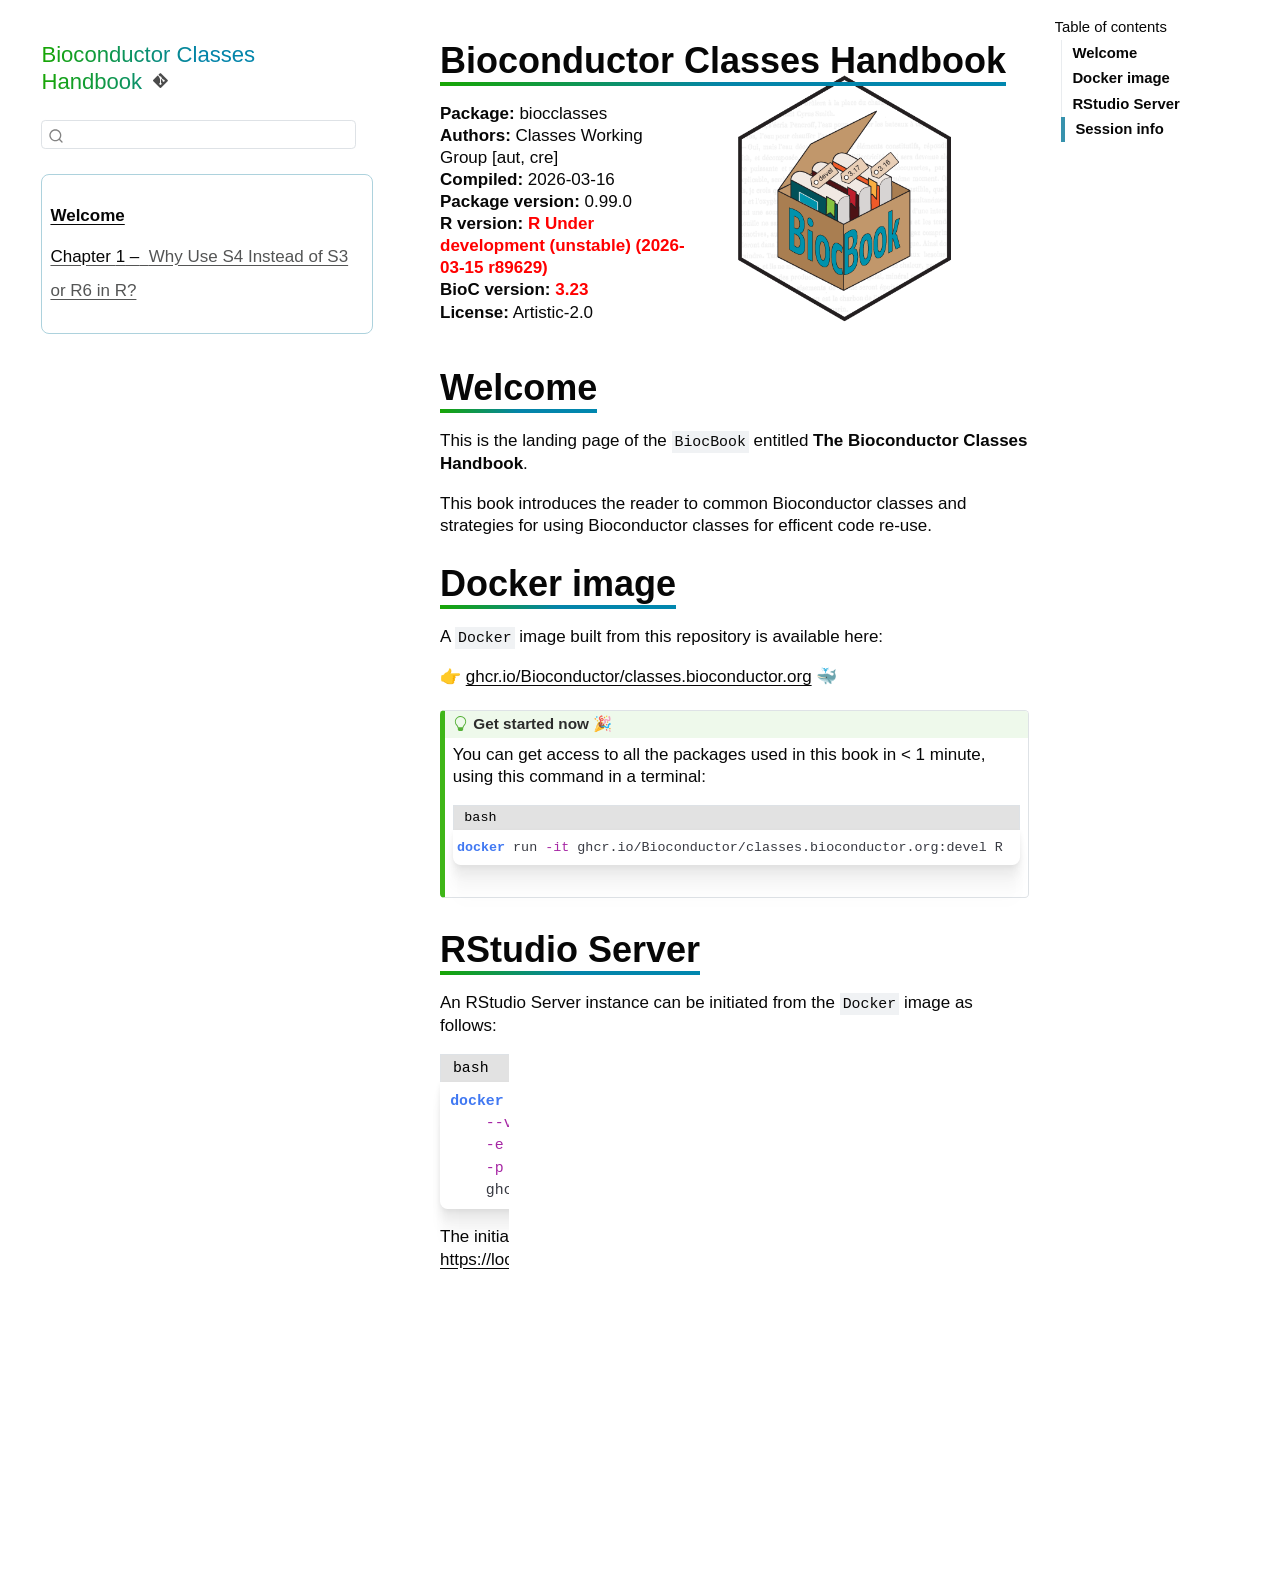
==== commit 80173199: "Deploying to gh-pages from @ Bioconductor/classes.bioconductor.org@b0f64dfe2dbe3588c84c41d5f101f05ac" ====
--- a/docs/devel/index.html
+++ b/docs/devel/index.html
@@ -419,7 +419,7 @@
 <span><span class="co">##   yaml             2.3.12  2025-12-10 [2] CRAN (R 4.6.0)</span></span>
 <span><span class="co">##   zip              2.3.3   2025-05-13 [2] CRAN (R 4.6.0)</span></span>
 <span><span class="co">##  </span></span>
-<span><span class="co">##   [1] /tmp/RtmpurqOMR/Rinst8b2a8e1639</span></span>
+<span><span class="co">##   [1] /tmp/Rtmpl6Kxdt/Rinst8e588b4e7b</span></span>
 <span><span class="co">##   [2] /usr/local/lib/R/site-library</span></span>
 <span><span class="co">##   [3] /usr/local/lib/R/library</span></span>
 <span><span class="co">##   * ── Packages attached to the search path.</span></span>
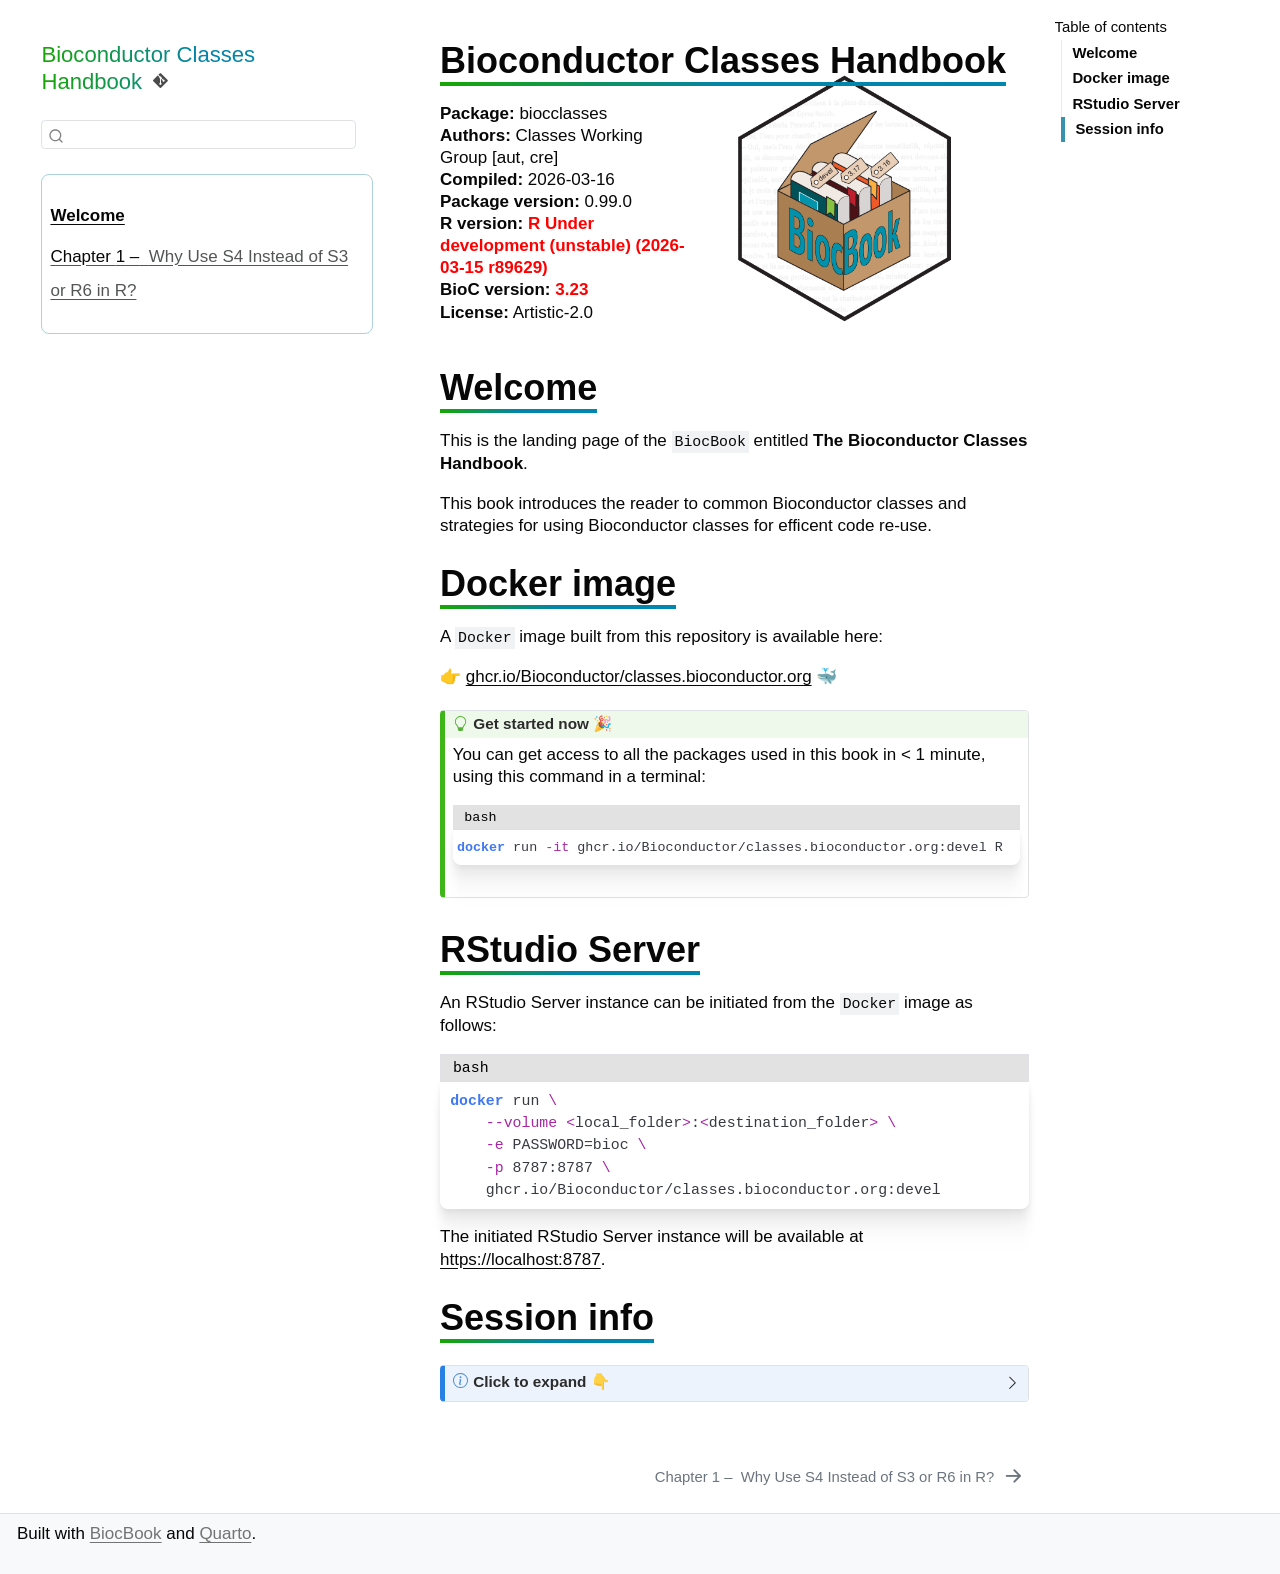
==== commit b10ecdd5: "Deploying to gh-pages from @ Bioconductor/classes.bioconductor.org@801fe4ddad6af95197d48095dac97af13" ====
--- a/docs/devel/index.html
+++ b/docs/devel/index.html
@@ -419,7 +419,7 @@
 <span><span class="co">##   yaml             2.3.12  2025-12-10 [2] CRAN (R 4.6.0)</span></span>
 <span><span class="co">##   zip              2.3.3   2025-05-13 [2] CRAN (R 4.6.0)</span></span>
 <span><span class="co">##  </span></span>
-<span><span class="co">##   [1] /tmp/Rtmpl6Kxdt/Rinst8e588b4e7b</span></span>
+<span><span class="co">##   [1] /tmp/Rtmpx2qaHd/Rinst8b2338382d</span></span>
 <span><span class="co">##   [2] /usr/local/lib/R/site-library</span></span>
 <span><span class="co">##   [3] /usr/local/lib/R/library</span></span>
 <span><span class="co">##   * ── Packages attached to the search path.</span></span>
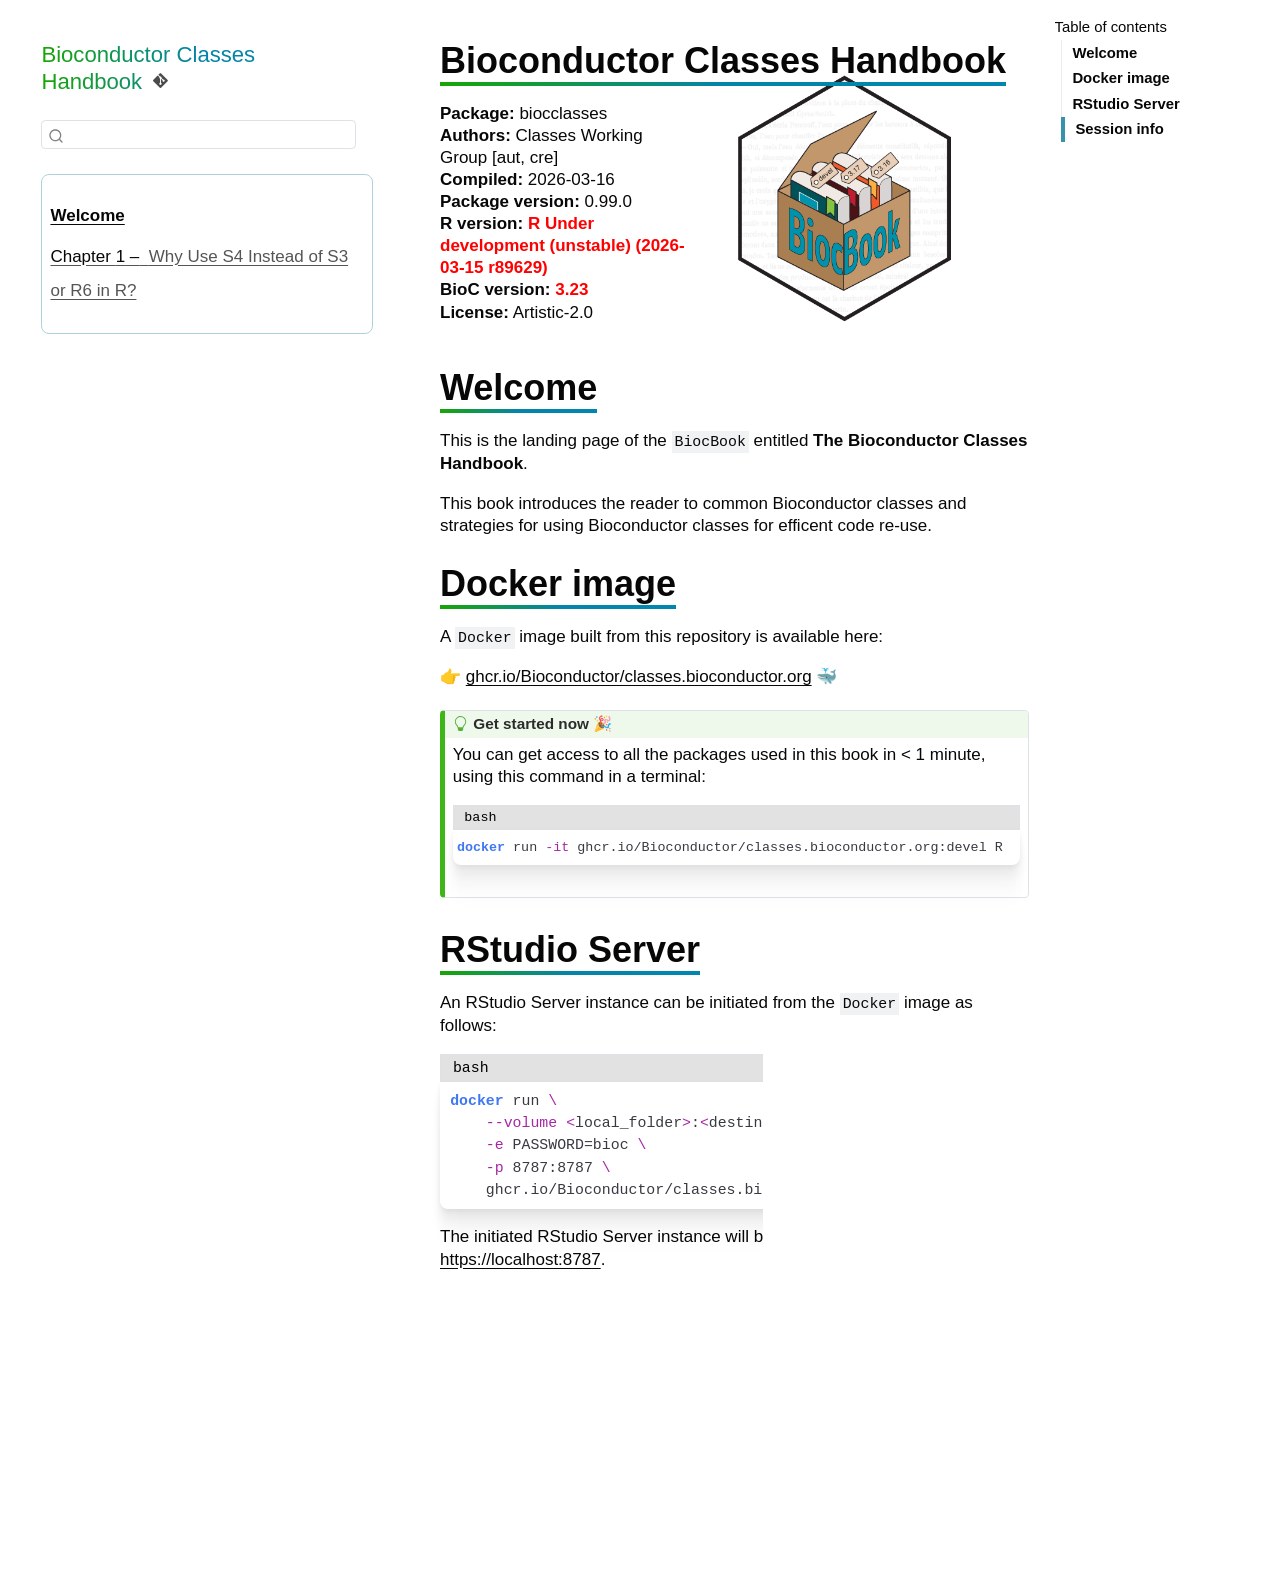
==== commit 90bdb01a: "Deploying to gh-pages from @ Bioconductor/classes.bioconductor.org@a02dfdc7bae9854725e5635431f5b1bab" ====
--- a/docs/devel/index.html
+++ b/docs/devel/index.html
@@ -419,7 +419,7 @@
 <span><span class="co">##   yaml             2.3.12  2025-12-10 [2] CRAN (R 4.6.0)</span></span>
 <span><span class="co">##   zip              2.3.3   2025-05-13 [2] CRAN (R 4.6.0)</span></span>
 <span><span class="co">##  </span></span>
-<span><span class="co">##   [1] /tmp/Rtmpx2qaHd/Rinst8b2338382d</span></span>
+<span><span class="co">##   [1] /tmp/RtmpvHmYfT/Rinst8b5cba5672</span></span>
 <span><span class="co">##   [2] /usr/local/lib/R/site-library</span></span>
 <span><span class="co">##   [3] /usr/local/lib/R/library</span></span>
 <span><span class="co">##   * ── Packages attached to the search path.</span></span>
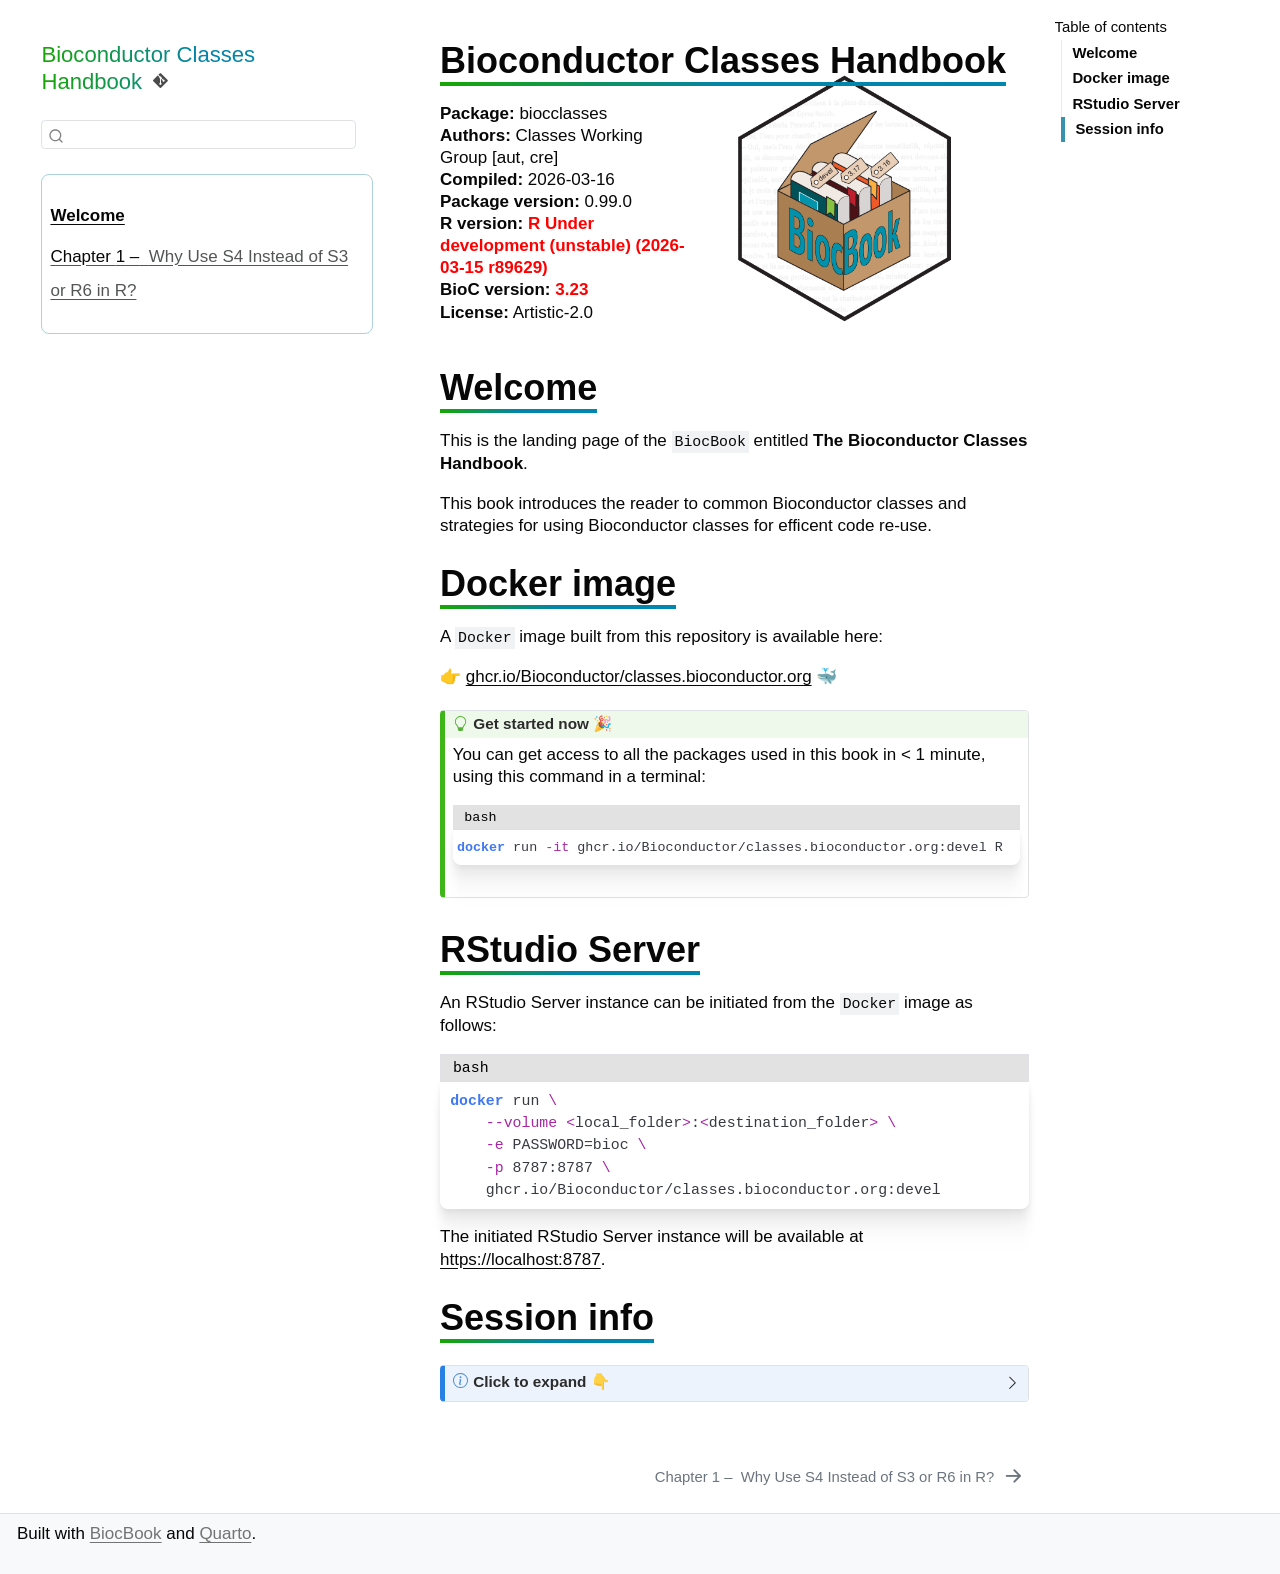
==== commit 8708a66f: "Deploying to gh-pages from @ Bioconductor/classes.bioconductor.org@946864e11106d7b4c07af89dbcd2e6025" ====
--- a/docs/devel/index.html
+++ b/docs/devel/index.html
@@ -419,7 +419,7 @@
 <span><span class="co">##   yaml             2.3.12  2025-12-10 [2] CRAN (R 4.6.0)</span></span>
 <span><span class="co">##   zip              2.3.3   2025-05-13 [2] CRAN (R 4.6.0)</span></span>
 <span><span class="co">##  </span></span>
-<span><span class="co">##   [1] /tmp/RtmpvHmYfT/Rinst8b5cba5672</span></span>
+<span><span class="co">##   [1] /tmp/RtmpOibucn/Rinst8b44a26a36</span></span>
 <span><span class="co">##   [2] /usr/local/lib/R/site-library</span></span>
 <span><span class="co">##   [3] /usr/local/lib/R/library</span></span>
 <span><span class="co">##   * ── Packages attached to the search path.</span></span>
